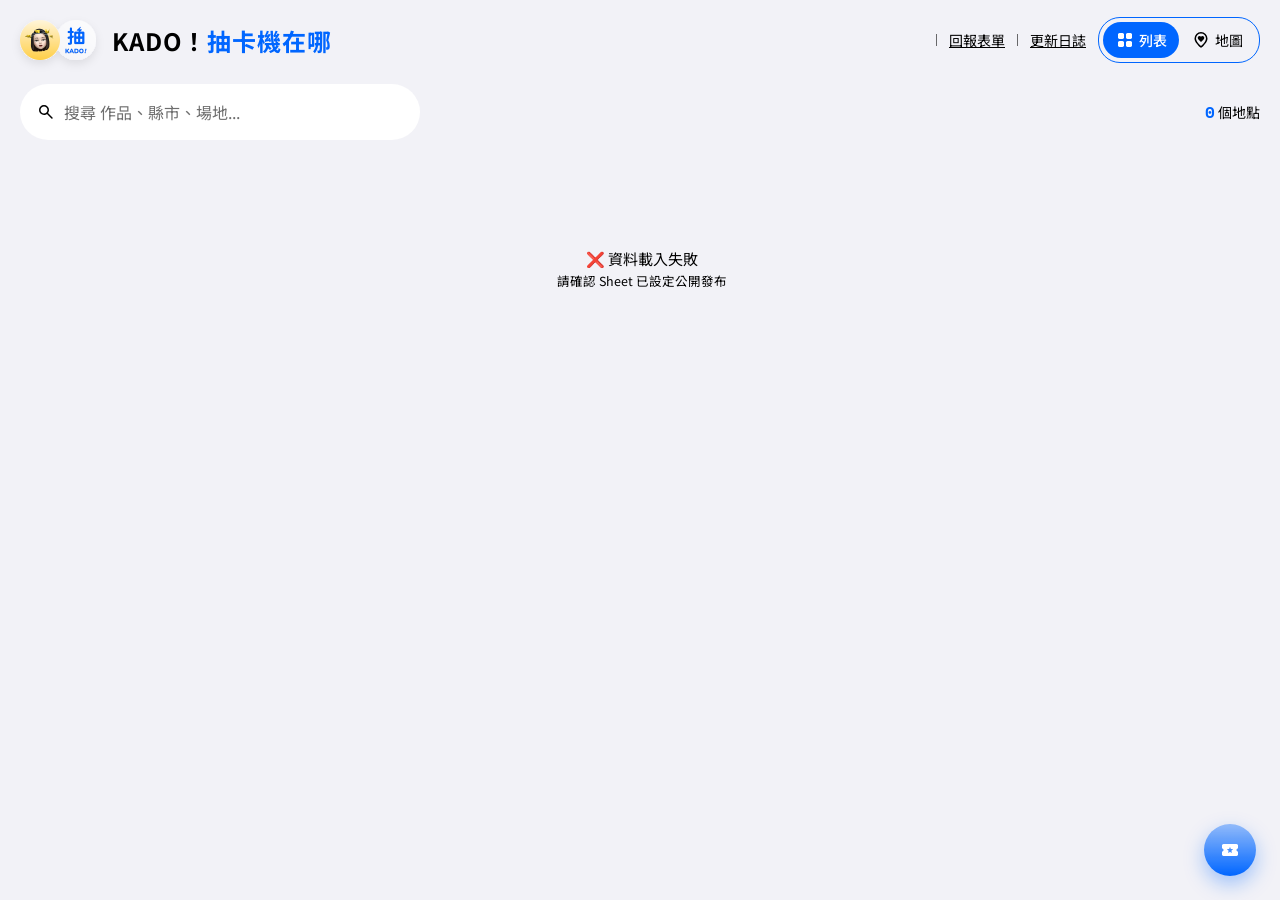
==== app.html @ 0df33bda "refactor: responsive design, unify breakpoints to 991/992px, and consolidate UI components (v35.2) -" ====
<!DOCTYPE html>
<html lang="zh-TW">
<head>
  <link rel="icon" href="images/favicon.svg" type="image/svg+xml">
  <meta charset="UTF-8" />
  <meta name="viewport" content="width=device-width, initial-scale=1.0" />
  <title>KADO！抽卡機在哪</title>
  <meta name="description" content="抽卡機、相卡機、快閃店、展覽、聯名餐廳 / CAFÉ 、特典活動，持續更新中！">

  <!-- Google tag (gtag.js) -->
  <script async src="https://www.googletagmanager.com/gtag/js?id=G-NGGBNKBJB9"></script>
  <script>
   window.dataLayer = window.dataLayer || [];
   function gtag(){dataLayer.push(arguments);}
   gtag('js', new Date());

   gtag('config', 'G-NGGBNKBJB9');
  </script>

  <script type="application/ld+json">
  {
    "@context": "https://schema.org",
    "@type": "WebApplication",
    "name": "KADO！抽卡機在哪",
    "alternateName": "Card Radar TW",
    "url": "https://kadotw.vercel.app",
    "description": "抽卡機、相卡機、快閃店、展覽、聯名餐廳 / CAFÉ 、特典活動，持續更新中！",
    "applicationCategory": "UtilitiesApplication",
    "operatingSystem": "All",
    "inLanguage": "zh-TW",
    "isAccessibleForFree": true,
    "offers": {
      "@type": "Offer",
      "price": "0",
      "priceCurrency": "TWD"
    },
    "areaServed": {
      "@type": "Country",
      "name": "Taiwan"
    }
  }
  </script>

  <link rel="preconnect" href="https://fonts.googleapis.com" />
  <link rel="preconnect" href="https://fonts.gstatic.com" crossorigin />
  <link rel="stylesheet" href="https://unpkg.com/leaflet@1.9.4/dist/leaflet.css" />
  <script src="https://unpkg.com/leaflet@1.9.4/dist/leaflet.js"></script>
  <link href="https://fonts.googleapis.com/css2?family=Noto+Sans+TC:wght@400;500;700&family=Space+Mono:wght@400;700&display=swap" rel="stylesheet" media="print" onload="this.media='all'" />
  <noscript><link href="https://fonts.googleapis.com/css2?family=Noto+Sans+TC:wght@400;500;700&family=Space+Mono:wght@400;700&display=swap" rel="stylesheet" /></noscript>

  <link rel="stylesheet" href="css/style.css" />
  <link rel="stylesheet" href="css/events.css" />
</head>
<body>

  <div class="top-bar" id="topBar">
  <div class="visitor-banner" id="visitorBanner" style="visibility:hidden;">
    已經有 <span id="visitorCount">⋯</span> 人來找過抽卡機
  </div>
  <header>
    <div class="logo">
      <img class="logo-icon" src="images/logo.svg" alt="logo" />
      <h1>KADO！<span>抽卡機在哪</span></h1>
    </div>
    <div class="header-right">
      <div class="header-info" id="lastUpdated"></div>
      <div class="header-divider"></div>
      <a href="https://docs.google.com/forms/d/e/1FAIpQLSefuFSIqJ3qbJ245-snAD5MR6xHYHhkzzGGtpNXBvUVyZoZWQ/viewform?usp=dialog" class="report-link" target="_blank" rel="noopener">回報表單</a>
      <div class="header-divider"></div>
      <a href="#" class="changelog-link" id="changelogLinkDesktop">更新日誌</a>
      <div class="view-toggle">
        <button class="view-btn" id="btnGrid" onclick="setView('grid'); window.syncSearchUrl && window.syncSearchUrl();" aria-label="切換到列表檢視">
        <svg class="grid-icon-outline" xmlns="http://www.w3.org/2000/svg" height="20px" viewBox="0 -960 960 960" width="20px" fill="currentColor"><path d="M215.74-528Q186-528 165-549.5 144-571 144-600v-144q0-29.7 21.18-50.85Q186.35-816 216.09-816h144.17Q390-816 411-794.85q21 21.15 21 50.85v144q0 29-21.18 50.5-21.17 21.5-50.91 21.5H215.74Zm0 384Q186-144 165-165.18q-21-21.17-21-50.91v-144.17Q144-390 165.18-411q21.17-21 50.91-21h144.17Q390-432 411-410.82q21 21.17 21 50.91v144.17Q432-186 410.82-165q-21.17 21-50.91 21H215.74ZM600-528q-29 0-50.5-21.5T528-600v-144q0-29.7 21.5-50.85Q571-816 600-816h144q29.7 0 50.85 21.15Q816-773.7 816-744v144q0 29-21.15 50.5T744-528H600Zm0 384q-29 0-50.5-21.18-21.5-21.17-21.5-50.91v-144.17Q528-390 549.5-411q21.5-21 50.5-21h144q29.7 0 50.85 21.18Q816-389.65 816-359.91v144.17Q816-186 794.85-165 773.7-144 744-144H600ZM216-600h144v-144H216v144Zm384 0h144v-144H600v144Zm0 384h144v-144H600v144Zm-384 0h144v-144H216v144Zm384-384Zm0 240Zm-240 0Zm0-240Z"/></svg>
        <svg class="grid-icon-fill" xmlns="http://www.w3.org/2000/svg" height="20px" viewBox="0 -960 960 960" width="20px" fill="currentColor"><path d="M215.74-528Q186-528 165-549.5 144-571 144-600v-144q0-29.7 21.18-50.85Q186.35-816 216.09-816h144.17Q390-816 411-794.85q21 21.15 21 50.85v144q0 29-21.18 50.5-21.17 21.5-50.91 21.5H215.74Zm0 384Q186-144 165-165.18q-21-21.17-21-50.91v-144.17Q144-390 165.18-411q21.17-21 50.91-21h144.17Q390-432 411-410.82q21 21.17 21 50.91v144.17Q432-186 410.82-165q-21.17 21-50.91 21H215.74ZM600-528q-29 0-50.5-21.5T528-600v-144q0-29.7 21.5-50.85Q571-816 600-816h144q29.7 0 50.85 21.15Q816-773.7 816-744v144q0 29-21.15 50.5T744-528H600Zm0 384q-29 0-50.5-21.18-21.5-21.17-21.5-50.91v-144.17Q528-390 549.5-411q21.5-21 50.5-21h144q29.7 0 50.85 21.18Q816-389.65 816-359.91v144.17Q816-186 794.85-165 773.7-144 744-144H600Z"/></svg>
        <span class="label">列表</span>
      </button>
        <button class="view-btn" id="btnMap" onclick="setView('map'); window.syncSearchUrl && window.syncSearchUrl();" aria-label="切換到地圖檢視">
        <svg class="map-icon-outline" xmlns="http://www.w3.org/2000/svg" height="20px" viewBox="0 -960 960 960" width="20px" fill="currentColor"><path d="M480-191q119-107 179.5-197T720-549q0-105-68.5-174T480-792q-103 0-171.5 69T240-549q0 71 60.5 161T480-191Zm-24.5 67.5Q444-128 433-137q-40-35-86.5-82T260-320q-40-54-66-112.5T168-549q0-134 89-224.5T480-864q133 0 222.5 90.5T792-549q0 58-26.5 117t-66 113q-39.5 54-86 100.5T527-137q-11 9-22.5 13.5T480-119q-13 0-24.5-4.5ZM480-552Zm0 164q62-56 88-81t41-44q14-17 20.5-35.5T636-587q0-35-25.5-60.5T550-673q-21 0-40 9t-30 23q-12-14-30.5-23t-39.5-9q-35 0-60.5 25.5T324-587q0 19 6.5 36t20.5 36q16 21 44 48.5t85 78.5Z"/></svg>
        <svg class="map-icon-fill" xmlns="http://www.w3.org/2000/svg" height="20px" viewBox="0 -960 960 960" width="20px" fill="currentColor"><path d="M455.5-123.5Q444-128 433-137q-40-35-86.5-82T260-320q-40-54-66-112.5T168-549q0-134 89-224.5T480-864q133 0 222.5 90.5T792-549q0 58-26.5 117t-66 113q-39.5 54-86 100.5T527-137q-11 9-22.5 13.5T480-119q-13 0-24.5-4.5ZM480-388q62-56 88-81t41-44q14-17 20.5-35.5T636-587q0-35-25.5-60.5T550-673q-21 0-40 9t-30 23q-12-14-30.5-23t-39.5-9q-35 0-60.5 25.5T324-587q0 19 6.5 36t20.5 36q16 21 44 48.5t85 78.5Z"/></svg>
        <span class="label">地圖</span>
      </button>
      </div>
    </div>
  </header>

  <div class="toolbar">
    <div class="search-box search-box-desktop">
      <svg xmlns="http://www.w3.org/2000/svg" height="20px" viewBox="0 -960 960 960" width="20px" fill="currentColor" style="flex-shrink:0"><path d="M384.03-336Q284-336 214-406t-70-170q0-100 70-170t170-70q100 0 170 70t70 170.03q0 40.39-12.5 76.18Q599-464 577-434l214 214q11 11 11 25t-11 25q-11 11-25.5 11T740-170L526-383q-30 22-65.79 34.5-35.79 12.5-76.18 12.5Zm-.03-72q70 0 119-49t49-119q0-70-49-119t-119-49q-70 0-119 49t-49 119q0 70 49 119t119 49Z"/></svg>
      <input type="text" id="searchInput" placeholder="搜尋 作品、縣市、場地..." />
      <button class="search-clear-btn" id="clearSearch" aria-label="清除搜尋"><svg xmlns="http://www.w3.org/2000/svg" height="20px" viewBox="0 -960 960 960" width="20px" fill="currentColor"><path d="m480-429 116 116q11 11 25.5 10.5T647-314q11-11 11-25.5T647-365L531-480l116-116q11-11 11-25.5T647-647q-11-11-25.5-11T596-647L480-531 364-647q-11-11-25-11t-25 11q-11 11-11 25.5t11 25.5l115 116-116 116q-11 11-10.5 25t11.5 25q11 11 25.5 11t25.5-11l115-115Zm0 333q-79 0-149-30t-122.5-82.5Q156-261 126-331T96-480q0-80 30-149.5t82.5-122Q261-804 331-834t149-30q80 0 149.5 30t122 82.5Q804-699 834-629.5T864-480q0 79-30 149t-82.5 122.5Q699-156 629.5-126T480-96Z"/></svg></button>
    </div>
    <div class="search-box search-box-mobile">
      <svg xmlns="http://www.w3.org/2000/svg" height="20px" viewBox="0 -960 960 960" width="20px" fill="currentColor" style="flex-shrink:0"><path d="M384.03-336Q284-336 214-406t-70-170q0-100 70-170t170-70q100 0 170 70t70 170.03q0 40.39-12.5 76.18Q599-464 577-434l214 214q11 11 11 25t-11 25q-11 11-25.5 11T740-170L526-383q-30 22-65.79 34.5-35.79 12.5-76.18 12.5Zm-.03-72q70 0 119-49t49-119q0-70-49-119t-119-49q-70 0-119 49t-49 119q0 70 49 119t119 49Z"/></svg>
      <input type="text" id="searchInputMobile" placeholder="搜尋 作品、縣市、場地..." />
      <button class="search-clear-btn" id="clearSearchMobile" aria-label="清除搜尋"><svg xmlns="http://www.w3.org/2000/svg" height="20px" viewBox="0 -960 960 960" width="20px" fill="currentColor"><path d="m480-429 116 116q11 11 25.5 10.5T647-314q11-11 11-25.5T647-365L531-480l116-116q11-11 11-25.5T647-647q-11-11-25.5-11T596-647L480-531 364-647q-11-11-25-11t-25 11q-11 11-11 25.5t11 25.5l115 116-116 116q-11 11-10.5 25t11.5 25q11 11 25.5 11t25.5-11l115-115Zm0 333q-79 0-149-30t-122.5-82.5Q156-261 126-331T96-480q0-80 30-149.5t82.5-122Q261-804 331-834t149-30q80 0 149.5 30t122 82.5Q804-699 834-629.5T864-480q0 79-30 149t-82.5 122.5Q699-156 629.5-126T480-96Z"/></svg></button>
    </div>
    <div class="count-badge"><strong id="countBadge">0</strong> 個地點</div>
  </div>

  <div class="filter-bar" id="filterBar"></div>
  </div>
  <!-- /#topBar -->

  <!-- FAB 必須是 body 直接子元素，不能放進 #topBar：will-change:transform 坑，詳見 CLAUDE.md「FAB：首頁 ⇄ 行事曆頁互通」 -->
  <a href="events.html" class="events-link" id="eventsLink" aria-label="活動情報">
    <svg xmlns="http://www.w3.org/2000/svg" height="20px" viewBox="0 -960 960 960" width="20px" fill="currentColor"><path d="m480-397 59 45q11 8 21.5.5T567-372l-23-73 64-51q10-8 6-20t-17-12h-75.73L497-601q-4-13-17-13t-17 13l-23.94 73h-75.65Q350-528 346-516t6 20l64 51-23 73q-4 13 6.5 20.5t21.5-.5l59-45ZM168-192q-29.7 0-50.85-21.11Q96-234.22 96-263.86v-121.26q0-9.88 6.43-17.26 6.43-7.39 16.53-9.24Q141-419 154.5-437.5T168-480q0-24-13.5-42.5t-35.54-25.85q-10.1-1.84-16.53-9.19Q96-564.89 96-575v-121.19q0-29.62 21.15-50.71Q138.3-768 168-768h624q29.7 0 50.85 21.11Q864-725.78 864-696.14v121.26q0 9.88-6.43 17.26-6.43 7.39-16.53 9.24Q819-541 805.5-522.5T792-480q0 24 13.5 42.5t35.54 25.85q10.1 1.84 16.53 9.19Q864-395.11 864-385v121.19q0 29.62-21.15 50.71Q821.7-192 792-192H168Z"/></svg>
    <span class="events-label">活動情報</span>
  </a>


  <div class="filter-sheet-overlay" id="filterSheetOverlay">
    <div class="filter-sheet" id="filterSheet" onclick="event.stopPropagation()">
      <div class="filter-sheet-header">
        <span class="filter-sheet-title" id="filterSheetTitle"></span>
        <button class="filter-sheet-close" id="filterSheetClose" aria-label="關閉"><svg xmlns="http://www.w3.org/2000/svg" height="20px" viewBox="0 -960 960 960" width="20px" fill="currentColor"><path d="M480-429 316-265q-11 11-25 10.5T266-266q-11-11-11-25.5t11-25.5l163-163-164-164q-11-11-10.5-25.5T266-695q11-11 25.5-11t25.5 11l163 164 164-164q11-11 25.5-11t25.5 11q11 11 11 25.5T695-644L531-480l164 164q11 11 11 25t-11 25q-11 11-25.5 11T644-266L480-429Z"/></svg></button>
      </div>
      <div class="filter-sheet-body">
        <div class="filter-panel-hint" id="filterSheetHint" style="display:none;"></div>
        <div class="filter-sheet-options" id="filterSheetOptions"></div>
      </div>
    </div>
  </div>
  <div class="filter-sheet-overlay" id="sortSheetOverlay">
    <div class="filter-sheet" id="sortSheet" onclick="event.stopPropagation()">
      <div class="filter-sheet-header">
        <span class="filter-sheet-title">排序方式</span>
        <button class="filter-sheet-close" id="sortSheetClose" aria-label="關閉"><svg xmlns="http://www.w3.org/2000/svg" height="20px" viewBox="0 -960 960 960" width="20px" fill="currentColor"><path d="M480-429 316-265q-11 11-25 10.5T266-266q-11-11-11-25.5t11-25.5l163-163-164-164q-11-11-10.5-25.5T266-695q11-11 25.5-11t25.5 11l163 164 164-164q11-11 25.5-11t25.5 11q11 11 11 25.5T695-644L531-480l164 164q11 11 11 25t-11 25q-11 11-25.5 11T644-266L480-429Z"/></svg></button>
      </div>
      <div class="filter-sheet-body">
        <div class="sort-hint" id="sortSheetHint"></div>
        <div id="sortSheetOptions"></div>
      </div>
    </div>
  </div>
  <div class="content">
    <!-- Grid View -->
    <div id="gridView">
      <div class="ptr-indicator" id="ptrIndicator"><div class="ptr-spinner"></div></div>
      <div class="last-updated-list-row">
        <div class="last-updated-list" id="listLastUpdated"></div>
        <div class="header-divider"></div>
        <a href="https://docs.google.com/forms/d/e/1FAIpQLSefuFSIqJ3qbJ245-snAD5MR6xHYHhkzzGGtpNXBvUVyZoZWQ/viewform?usp=dialog" class="report-link" target="_blank" rel="noopener">回報表單</a>
        <div class="header-divider"></div>
        <a href="#" class="changelog-link" id="changelogLinkMobile">更新日誌</a>
      </div>
      <div class="grid" id="grid">
        <div class="empty-state">⏳ 載入資料中...</div>
      </div>
    </div>

    <!-- Map View -->
    <div id="mapView">
      <aside class="sidebar">
        <div class="sheet-handle">
          <div class="sheet-handle-bar"></div>
        </div>
        <div class="map-scroll-wrapper">
          <div class="location-list" id="locationList"></div>
        </div>
      </aside>
      <div id="map"></div>
    </div>
  </div>

  <div class="lightbox" id="lightbox" onclick="closeLightbox()">
    <img id="lightboxImg" src="" alt="" />
  </div>

  <!-- Grid Detail Modal -->
  <div class="grid-modal-overlay" id="gridModal" onclick="closeGridModal(event)">
    <div class="grid-modal-box">
      <button class="grid-modal-close" onclick="closeGridModal()" aria-label="關閉"><svg xmlns="http://www.w3.org/2000/svg" height="20px" viewBox="0 -960 960 960" width="20px" fill="currentColor"><path d="M480-429 316-265q-11 11-25 10.5T266-266q-11-11-11-25.5t11-25.5l163-163-164-164q-11-11-10.5-25.5T266-695q11-11 25.5-11t25.5 11l163 164 164-164q11-11 25.5-11t25.5 11q11 11 11 25.5T695-644L531-480l164 164q11 11 11 25t-11 25q-11 11-25.5 11T644-266L480-429Z"/></svg></button>
      <div class="grid-modal-content" id="gridModalContent"></div>
    </div>
  </div>

  <!-- Changelog Modal（桌機）／Bottom Sheet（手機）-->
  <div class="changelog-overlay" id="changelogOverlay" onclick="closeChangelog(event)">
    <div class="changelog-panel" onclick="event.stopPropagation()">
      <div class="changelog-header">
        <div class="changelog-header-text">
          <span class="changelog-title">更新日誌</span>
          <span class="changelog-author">made with ♥ by @kadonogill</span>
        </div>
        <button class="changelog-close" id="changelogClose" aria-label="關閉"><svg xmlns="http://www.w3.org/2000/svg" height="20px" viewBox="0 -960 960 960" width="20px" fill="currentColor"><path d="M480-429 316-265q-11 11-25 10.5T266-266q-11-11-11-25.5t11-25.5l163-163-164-164q-11-11-10.5-25.5T266-695q11-11 25.5-11t25.5 11l163 164 164-164q11-11 25.5-11t25.5 11q11 11 11 25.5T695-644L531-480l164 164q11 11 11 25t-11 25q-11 11-25.5 11T644-266L480-429Z"/></svg></button>
      </div>
      <div class="changelog-body" id="changelogBody">
        <div class="empty-state">⏳ 載入中...</div>
      </div>
    </div>
  </div>


  <div id="share-toast"></div>


  <script type="module" src="js/core/main.js"></script>
  <script type="module" src="js/shared/changelog.js"></script>
  <script type="module" src="js/ui/grid.js"></script>
  <script type="module" src="js/pages/machines/sort.js"></script>
  <script type="module" src="js/ui/map.js"></script>
  <script type="module" src="js/pages/machines/filters.js"></script>
  <script type="module" src="js/shared/visitor.js"></script>
  <script type="module" src="js/pages/machines/scroll.js"></script>
</body>
</html>
---- css/style.css ----
:root {
      --fill-blue:     #0066FF;
      --fill-orange:   #EA580C; 
      --fill-green:    #16A34A;
      --fill-red:      #DC2626;
      --fill-black:    #000000;
      --fill-white:    #FFFFFF;
      --fill-gray:     #3C3C43;
      --fill-gray5:    #E5E5EA;
      --fill-gray6:    #F2F2F7;
      --fill-gray-8:   rgba(28,28,28,0.08);
      --fill-gray-16:  rgba(28,28,28,0.16);
      --fill-gray-64:  rgba(28,28,28,0.64);
      --fill-blue-8: rgba(0,102,255,0.08);
      --fill-blue-16: rgba(0,102,255,0.16);
    }

    * { margin: 0; padding: 0; box-sizing: border-box; -webkit-tap-highlight-color: transparent; }

    body {
      font-family: 'Noto Sans TC', sans-serif;
      background: var(--fill-gray6);
      color: var(--fill-black);
      height: 100dvh;
      display: flex;
      flex-direction: column;
      overflow: hidden;
    }

    /* ===== Header ===== */
    .top-bar {
      flex-shrink: 0;
      background: var(--fill-gray6);
    }
    header {
      background: var(--fill-gray-6);
      padding: 8px 20px 0px 12px;
      display: flex;
      align-items: center;
      justify-content: space-between;
      flex-shrink: 0;
      z-index: 200;
    }
    .logo { display: flex; align-items: center; gap: 8px; }
    .logo-icon {
      width: 92px; height: 64px; overflow: hidden;
      flex-shrink: 0; object-fit: cover;
    }
    .logo h1 { font-size: 24px; font-weight: 700; letter-spacing: 1px; color: var(--fill-black); }
    .logo h1 span { color: var(--fill-blue); }
    .header-right { display: flex; align-items: center; gap: 12px; }
    .header-info { font-family: 'Space Mono', monospace; font-size: 14px; color: var(--fill-black); }
    /* 桌面版：回報表單跟檢視切換之間的間距要是 16px，其餘子元素維持 header-right 既有的 12px gap，故補 4px margin 湊成 16px */
    @media (min-width: 992px) {
      .header-right .view-toggle { margin-left: 0px; }
    }

    /* View Toggle */
    .view-toggle {
      display: flex;
      box-sizing: border-box;
      padding: 4px;
      background: none; border: 1px solid var(--fill-blue);
      border-radius: 22px;
      overflow: hidden;
    }
    .view-btn {
      box-sizing: border-box;
      padding: 8px 12px;
      border-radius: 18px;
      font-size: 14px;
      line-height: 17px;
      font-family: 'Noto Sans TC', sans-serif;
      font-weight: 400;
      background: none; border: none;
      color: var(--fill-black); cursor: pointer;
      white-space: nowrap;
      transition: background 0.18s, color 0.18s, font-weight 0.18s;
      display: flex; align-items: center; justify-content: center; gap: 4px;
    }
    .map-icon-fill { display: none; }
    .view-btn.active .map-icon-outline { display: none; }
    .view-btn.active .map-icon-fill { display: block; }
    .grid-icon-fill { display: none; }
    .view-btn.active .grid-icon-outline { display: none; }
    .view-btn.active .grid-icon-fill { display: block; }
    .calendar-icon-fill { display: none; }
    .view-btn.active .calendar-icon-outline { display: none; }
    .view-btn.active .calendar-icon-fill { display: block; }
    .view-btn:hover { color: var(--fill-blue); }
    .view-btn.active { background: var(--fill-blue); color: var(--fill-white); font-weight: 500; }
    .header-divider { width: 1px; height: 12px; background: var(--fill-gray-64); }
    .report-link { font-size: 14px; color: var(--fill-black); text-decoration: underline; white-space: nowrap; transition: color 0.15s; }
    .report-link:hover { color: var(--fill-blue); }

    /* ===== Toolbar ===== */
    .toolbar {
      padding: 12px 20px 20px 20px;
      display: flex; align-items: center; gap: 16px;
      flex-shrink: 0;
      background: var(--fill-gray6);
    }
    .search-box {
      display: flex; align-items: center;
      background: var(--fill-white);
      border-radius: 9999px; gap: 8px;
      padding: 16px 16px;
      width: 400px;
      flex-shrink: 0;
    }
    .search-box-mobile { display: none; }
    .search-box input {
      background: none; border: none; outline: none;
      color: var(--fill-black); font-family: 'Noto Sans TC', sans-serif;
      font-size: 16px; width: 100%;
    }
    .search-box input::placeholder { color: var(--fill-gray-64); }
    .search-box input:-webkit-autofill,
    .search-box input:-webkit-autofill:focus {
     -webkit-box-shadow: 0 0 0 1000px var(--fill-gray6) inset;
     box-shadow: 0 0 0 1000px var(--fill-gray6) inset;
    }
    .search-clear-btn { display: none; background: none; border: none; padding: 0; cursor: pointer; color: var(--fill-gray-64); flex-shrink: 0; line-height: 0; }
    .search-clear-btn:hover { color: var(--fill-blue); }
    .count-badge { font-family: 'Noto Sans TC', sans-serif; font-size: 14px; color: var(--fill-black); white-space: nowrap; margin-left: auto; }
    .count-badge strong { color: var(--fill-blue); font-size: 16px; font-weight: 700; font-family: 'Space Mono', monospace; }

    /* ===== Visitor Banner ===== */
    .visitor-banner {
      background: var(--fill-blue-8);
      padding: 8px 20px;
      display: flex;
      align-items: center;
      justify-content: center;
      font-size: 12px;
      font-weight: 500;
      color: var(--fill-blue);
      flex-shrink: 0;
    }
    #visitorCount {
      font-family: 'Space Mono', monospace;
      font-weight: 700;
      margin: 0 3px;
    }

    /* ===== Filter Pills (dropdown) ===== */
    .filter-bar {
      background: var(--fill-gray6);
      padding: 0px 20px 20px;
      display: flex; align-items: center; gap: 12px;
      flex-shrink: 0;
    }
    .filter-scroll {
      display: flex; align-items: center; gap: 12px;
      min-width: 0;
    }
    .filter-pill-group { position: relative; flex-shrink: 0; }
    .filter-pill {
      display: inline-flex; align-items: center; gap: 2px;
      padding: 8px 12px 8px 16px;
      font-size: 14px;
      line-height: 1.2;
      font-family: 'Noto Sans TC', sans-serif;
      font-weight: 400;
      background: var(--fill-white);
      border: none;
      border-radius: 9999px;
      color: var(--fill-black);
      cursor: pointer;
      transition: background 0.18s, color 0.18s;
      white-space: nowrap;
    }
    @media (hover: hover) {
      .filter-pill:hover { color: var(--fill-blue); }
    }
    .filter-pill.active { background: var(--fill-blue); color: var(--fill-white); font-weight: 500; }
    .filter-pill .pill-icon { flex-shrink: 0; display: inline-flex; }
    .filter-pill .pill-clear { display: none; }
    .filter-pill.active .pill-chevron { display: none; }
    .filter-pill.active .pill-clear { display: inline-flex; }
    .filter-pill .pill-chevron { transition: transform 0.18s; }
    .filter-pill.open .pill-chevron { transform: rotate(180deg); }

    /* 排序按鈕（樣式同 filter-pill） */
    .sort-group { position: relative; flex-shrink: 0; }
    .sort-btn {
      display: inline-flex; align-items: center; gap: 2px;
      padding: 8px 12px 8px 16px;
      font-size: 14px;
      line-height: 1.2;
      font-family: 'Noto Sans TC', sans-serif;
      font-weight: 400;
      background: var(--fill-white);
      border: none;
      border-radius: 9999px;
      color: var(--fill-black);
      cursor: pointer;
      transition: background 0.18s, color 0.18s;
      white-space: nowrap;
    }
    .sort-btn .sort-label { display: flex; align-items: center; gap: 0px; }
    @media (hover: hover) {
      .sort-btn:hover { color: var(--fill-blue); }
    }
    .sort-btn .pill-chevron { flex-shrink: 0; transition: transform 0.18s; }
    .sort-btn.open .pill-chevron { transform: rotate(180deg); }
    .sort-btn .sort-icon-mobile { display: none; flex-shrink: 0; }
    /* 991px 以下 .sort-label 直接隱藏（見手機版 .sort-btn 規則），故不再需要欄狀排列 */

    /* Desktop dropdown panel */
    .filter-panel {
      display: none;
      position: absolute;
      top: calc(100% + 8px);
      left: 0;
      background: var(--fill-white);
      border-radius: 16px;
      box-shadow: 0 8px 24px rgba(0,0,0,0.12);
      padding: 20px;
      width: max-content;
      max-width: 320px;
      max-height: 320px;
      overflow-y: auto;
      overflow-x: hidden;
      z-index: 1200;
    }
    .filter-panel.open { display: block; }
    .filter-panel-options { display: flex; flex-wrap: wrap; gap: 12px; }
    .filter-panel-hint {
      font-size: 12px;
      color: var(--fill-gray-64);
      margin-bottom: 16px;
      font-family: 'Noto Sans TC', sans-serif;
    }
    .filter-option {
      padding: 8px 16px;
      border-radius: 9999px;
      border: none;
      background: var(--fill-blue-8);
      color: var(--fill-blue);
      font-size: 14px;
      font-family: 'Noto Sans TC', sans-serif;
      cursor: pointer;
      white-space: nowrap;
      transition: background 0.15s, color 0.15s;
    }
    .filter-option:hover { background: var(--fill-blue-16); }
    .filter-option.selected { background: var(--fill-blue); color: var(--fill-white); font-weight: 500; }

    /* Desktop sort dropdown（單選，樣式沿用 filter-panel，但選項為直式列表） */
    .sort-panel {
      display: none;
      position: absolute;
      top: calc(100% + 8px);
      right: 0;
      background: var(--fill-white);
      border-radius: 16px;
      box-shadow: 0 8px 24px rgba(0,0,0,0.12);
      padding: 20px;
      width: max-content;
      min-width: 160px;
      z-index: 1200;
    }
    .sort-panel.open { display: flex; flex-direction: column; }
    .sort-panel .sort-option + .sort-option { margin-top: 8px; }
    .sort-option {
      display: block;
      width: 100%;
      text-align: left;
      padding: 8px 16px;
      border-radius: 9999px;
      border: none;
      background: none;
      color: var(--fill-black);
      font-size: 14px;
      font-family: 'Noto Sans TC', sans-serif;
      cursor: pointer;
      white-space: nowrap;
      transition: background 0.15s, color 0.15s;
    }
    .sort-option:hover { background: var(--fill-blue-8); color: var(--fill-blue); }
    .sort-option.selected { background: var(--fill-blue); color: var(--fill-white); font-weight: 500; }
    .sort-hint {
      font-size: 12px; color: var(--fill-gray-64);
      padding: 0px 0px 16px; font-family: 'Noto Sans TC', sans-serif;
      display: none;
    }
    .sort-hint.show { display: block; }

    /* Mobile filter sheet */
    .filter-sheet-overlay {
      display: none;
      position: fixed; inset: 0;
      background: rgba(0,0,0,0.32);
      z-index: 2200; /* 蓋過手機地圖模式的 pin 列表 sidebar（z-index: 2000），避免篩選/排序 sheet 被遮擋 */
    }
    .filter-sheet-overlay.show { display: block; }
    .filter-sheet {
      position: fixed;
      left: 0; right: 0; bottom: 0;
      max-height: 40vh;
      background: var(--fill-gray6);
      border-radius: 16px 16px 0 0;
      z-index: 2201;
      display: flex;
      flex-direction: column;
      overflow: hidden;
    }
    .filter-sheet-header {
      display: flex; align-items: center; justify-content: center;
      position: relative;
      flex-shrink: 0;
      padding: 20px 20px 16px;
    }
    .filter-sheet-title { font-size: 16px; font-weight: 500; color: var(--fill-black); }
    .filter-sheet-close {
      position: absolute; right: 20px; top: 50%; transform: translateY(-50%);
      background: none; border: none; cursor: pointer; color: var(--fill-black);
      line-height: 0; padding: 0;
    }
    .filter-sheet-body {
      overflow-y: auto;
      padding: 8px 20px 24px;
    }
    .filter-sheet-options {
      display: flex; flex-wrap: wrap; gap: 12px;
      justify-content: flex-start;
      max-width: 100%;
      margin: 0 auto;
    }
    #sortSheetOptions { display: flex; flex-direction: column; gap: 8px; }

    /* Badge */
    .type-badge {
      display: inline-flex;
      align-items: center;
      justify-content: center;
      gap: 4px;
      align-self: flex-start;
      font-size: 12px; font-weight: 500;
      padding: 4px 8px; border-radius: 8px;
      color: var(--fill-black);
    }
    .type-badge.gacha { background: var(--fill-white); border: 1px solid var(--fill-orange); color: var(--fill-orange); }
    .type-badge.photocard { background: var(--fill-white); border: 1px solid var(--fill-green); color: var(--fill-green); }

    /* 卡片頂部：type-badge 靠左、倒數 badge 靠右同一列 */
    .card-badge-row { display: flex; align-items: center; justify-content: space-between; gap: 8px; }
    /* 倒數 badge（即將結束，3 天內）— 樣式待與 Figma 對齊 */
    .ending-badge {
      display: inline-flex; align-items: center; gap: 4px;
      flex-shrink: 0;
      font-size: 12px; font-weight: 500;
      padding: 4px 8px; border-radius: 8px;
      background: #FFCF48; color: var(--fill-black);
      white-space: nowrap;
    }
    /* modal/detail 頭部：type-badge 跟倒數 badge 緊鄰同一列，不做 space-between
       （跟 .card-badge-row 不同用途：那個是整張卡片寬度兩端對齊，這個只是兩顆 badge 併排） */
    .modal-badge-row { display: flex; align-items: center; gap: 4px; }
    /* 機台詳情面板：badge 列（作品/倒數）留在原本位置，跟著內容一起捲動，不 sticky
       ——只有下面 .detail-close-btn-wrap 的關閉鈕要固定，兩者不再包在同一個 flex row 裡 */
    .detail-badge-row { margin-bottom: 12px; }
    /* 關閉鈕：wrapper 用 sticky + height:0 固定貼在可捲動區塊右上角、不佔版面高度，
       捲動詳情內文（badge、圖片、地址...）時鈕本身不會被捲走；按鈕再用 absolute 相對
       這個 wrapper 定位到右上角。外觀跟 .grid-modal-close 一樣，純圖示、無底色無陰影。 */
    .detail-close-btn-wrap {
      position: sticky; top: 0; height: 0; z-index: 6;
    }
    .popup-close-btn.detail-close-btn {
      position: absolute; top: 0; right: 0;
    }

    /* 機台詳情標題：機台屬於某檔 events.html 活動時，標題本身變成連去活動詳情的連結
       （見 js/event-match.js 的 machineTitleHtml()）。列表卡片刻意不重複顯示這個連結，見該檔案註解。 */
    .popup-title.event-title-link {
      text-decoration: underline; text-decoration-style: dotted; text-underline-offset: 3px;
      cursor: pointer;
    }
    .popup-title.event-title-link:hover { color: var(--fill-blue); }

    .popup-character-link {
      background: none; border: none; padding: 0; margin: 0; font: inherit; color: inherit;
      text-decoration: underline; text-decoration-style: dotted; text-underline-offset: 3px;
      cursor: pointer;
    }
    .popup-character-link:hover { color: var(--fill-blue); }


    .content { flex: 1; overflow: hidden; display: flex; }

    /* ===== Grid View ===== */
    #gridView {
      width: 100%; height: 100%; overflow-y: auto; padding: 8px 20px 20px 24px;
      display: none;
      overscroll-behavior-y: contain; /* 避免跟手機瀏覽器原生下拉手勢打架 */
    }
    #gridView.active { display: block; }
    #gridView::-webkit-scrollbar { width: 4px; }
    #gridView::-webkit-scrollbar-thumb { background: var(--blue); border-radius: 4px; }

    /* ===== Pull to refresh（列表模式） ===== */
    .ptr-indicator {
      display: flex; align-items: center; justify-content: center;
      height: 0; overflow: hidden;
      color: var(--fill-blue);
    }
    .ptr-spinner {
      width: 20px; height: 20px; margin: 10px 0;
      border: 2px solid var(--fill-blue-16);
      border-top-color: var(--fill-blue);
      border-radius: 50%;
      transition: transform 0.15s linear;
    }
    .ptr-indicator.loading .ptr-spinner {
      animation: ptr-spin 0.7s linear infinite;
    }
    @keyframes ptr-spin { to { transform: rotate(360deg); } }

    .grid {
      display: grid;
      grid-template-columns: repeat(auto-fill, minmax(330px, 1fr));
      gap: 20px;
    }

    /* ===== Grid cards ===== */
    .loc-card-grid {
      background: var(--fill-blue-8);
      border-radius: 16px;
      border: 1px solid transparent;
      overflow: hidden;
      transition: border-color 0.2s, transform 0.2s, box-shadow 0.2s;
      display: flex; flex-direction: column;
    }
    .loc-card-grid:hover {
      border-color: var(--fill-blue);
      transform: translateY(-2px);
      box-shadow: inset 0 0 0 0.5px var(--fill-blue), 0 8px 24px rgba(0, 102, 255, 0.16);
    }
    .loc-card-grid.is-clickable { cursor: pointer; }
    
    .card-top { padding: 16px; display: flex; flex-direction: column; gap: 12px; }
    .card-name { font-weight: 700; font-size: 16px; line-height: 1.35; color: var(--fill-black); }
    .card-limited { font-size: 14px; color: var(--fill-black); font-weight: 500; }
    .card-tags { display: flex; flex-wrap: wrap; gap: 8px; }
    .tag {
      font-size: 14px; padding: 4px 8px; border-radius: 8px;
      background: var(--fill-gray-8); color: var(--fill-black);
      border: 1px solid var(--fill-gray-64);
    }
    .card-actions { padding: 0px 16px 16px; display: flex; align-items: center; gap: 8px; margin-top: auto; }
    .btn-gmaps {
      display: inline-flex; align-items: center; gap: 2px;
      color: var(--fill-blue); font-size: 14px; font-weight: 400;
      font-family: 'Noto Sans TC', sans-serif;
      text-decoration: underline; text-underline-offset: 3px;
      background: none; border: none; padding: 0;
      transition: opacity 0.2s; white-space: nowrap;
    }
    .btn-gmaps:hover { opacity: 0.75; }
    .btn-expand {
      display: inline-flex; align-items: center; gap: 2px;
      padding: 8px 12px;
      background: var(--fill-blue-8); border: var(--fill-blue) 1px solid;
      border-radius: 999px; color: var(--fill-blue); font-size: 12px;
      font-family: 'Noto Sans TC', sans-serif; cursor: pointer;
      transition: opacity 0.2s;
      margin-left: auto;
    }
    .btn-expand:hover { opacity: 0.85; }
    .btn-expand.open { opacity: 0.85; }
    .chevron { display: inline-block; font-style: normal; }

    .card-detail { overflow: hidden; transition: max-height 0.35s ease; border-top: 1px solid transparent; }
    .card-detail.open { border-top-color: var(--gray-16); }
    .card-detail-inner { padding: 14px 16px 16px; display: flex; flex-direction: column; gap: 8px; }
    .detail-row { display: flex; gap: 8px; font-size: 13px; align-items: flex-start; }
    .detail-icon { flex-shrink: 0; font-size: 14px; margin-top: 1px; }
    .detail-text { color: var(--gray-64); line-height: 1.5; }

    /* Grid carousel */
    .carousel-grid { margin-top: 4px; background: var(--gray-8); border-radius: 10px; overflow: hidden; }
    .carousel-grid-img-wrap { width: 100%; background: var(--gray-16); display: flex; align-items: center; justify-content: center; }
    .carousel-grid-img { width: 100%; height: auto; cursor: zoom-in; display: block; }
    .carousel-controls-grid { display: flex; align-items: center; justify-content: center; gap: 10px; padding: 8px; }
    .single-img-wrap { margin-top: 4px; border-radius: 8px; overflow: hidden; }
    .single-img-wrap img { width: 100%; height: auto; object-fit: unset; cursor: zoom-in; display: block; }

    /* ===== Last Updated ===== */
    .last-updated-list-row { display: none; }

    /* ===== Map View ===== */
    #mapView { width: 100%; height: 100%; display: none; }
    #mapView.active { display: flex; }

    /* ===== Sidebar ===== */
    .sidebar {
      width: 400px;
      background: var(--off-white);
      border-right: 1px solid var(--gray-16);
      display: flex; flex-direction: column; overflow: hidden; flex-shrink: 0;
    }
    .sidebar-placeholder {
      color: var(--fill-black);
      font-size: 14px;
      line-height: 1.6;
      padding-top: 4px;
      text-align: center;
    }
    .sidebar-header {
      padding: 20px;
      border-bottom: 1px solid var(--gray-16);
    }
    .sidebar-header h2 {
      font-size: 13px; color: var(--gray-64);
      text-transform: uppercase; letter-spacing: 2px; margin-bottom: 10px;
    }
    .map-scroll-wrapper { flex: 1; overflow-y: auto; display: flex; flex-direction: column; }
    .location-list { padding: 8px 20px 20px 24px; position: relative; }
    /* 只有顯示「卡片清單」時才套用 grid 依寬度自動算欄數；顯示單一機台詳情內容時
       (buildDetailContentHtml 產生的多個 top-level 區塊) 不能套用，不然那些區塊會被
       grid 拆成好幾欄，見 js/map.js 對 .card-grid class 的加/移除 */
    .location-list.card-grid {
      display: grid;
      grid-template-columns: repeat(auto-fill, minmax(330px, 1fr));
      gap: 20px;
    }
    .map-scroll-wrapper::-webkit-scrollbar { width: 0px; }
    .map-scroll-wrapper::-webkit-scrollbar-track { background: transparent; }
    .map-scroll-wrapper::-webkit-scrollbar-thumb { background: var(--blue); border-radius: 4px; }

    /* Sidebar card */
    .loc-card {
      background: var(--fill-blue-8);
      border-radius: 16px; padding: 16px;
      cursor: pointer; border: 1px solid transparent;
      transition: border-color 0.2s, transform 0.15s, box-shadow 0.2s;
    }
    .loc-card:hover { border-color: var(--fill-blue); transform: translateY(-2px); box-shadow: inset 0 0 0 0.5px var(--fill-blue), 0 8px 24px rgba(0, 102, 255, 0.16); }
    .loc-card.active { border-color: var(--fill-blue); }
    .loc-name { font-weight: 700; font-size: 16px; color: var(--fill-black); margin-top: 12px; margin-bottom: 14px; }
    .loc-limited { font-size: 14px; color: var(--fill-black); font-weight: 500; margin-bottom: 12px; }
    .loc-tags { display: flex; flex-wrap: wrap; gap: 8px; }
    .loc-tags .tag { font-size: 14px; padding: 4px 8px; }

    /* Map */
    #map { flex: 1; }

    /* ===== 自訂地圖 Marker（取代原本的 🎰 emoji icon）===== */
    .card-marker { background: none; border: none; }
    .marker-pin {
      position: relative;
      width: 32px; height: 32px;
      border-radius: 50%;
      background: var(--marker-color, var(--fill-orange));
      border: 2.5px solid var(--fill-white);
      box-shadow: 0 2px 8px rgba(0,0,0,0.35);
      display: flex; align-items: center; justify-content: center;
      transition: width 0.15s, height 0.15s, box-shadow 0.15s;
    }
    .marker-pin svg { width: 16px; height: 16px; fill: var(--fill-white); flex-shrink: 0; }
    .marker-pin .marker-num {
      color: var(--fill-white); font-family: 'Space Mono', monospace;
      font-weight: 700; font-size: 13px; line-height: 1;
    }
    .marker-count {
      position: absolute; top: -4px; right: -4px;
      min-width: 18px; height: 18px; padding: 0 4px;
      border-radius: 999px;
      background: var(--fill-white); color: var(--marker-color, var(--fill-orange));
      border: 1.5px solid var(--marker-color, var(--fill-orange));
      font-family: 'Space Mono', monospace; font-size: 11px; font-weight: 700;
      display: flex; align-items: center; justify-content: center; line-height: 1;
    }
    .card-marker.selected .marker-pin { width: 40px; height: 40px; box-shadow: 0 4px 14px rgba(0,0,0,0.45); }
    .card-marker.selected .marker-pin svg { width: 20px; height: 20px; }

    /* 同座標多機的 cluster popup 清單 */
    .cluster-popup-list { display: flex; flex-direction: column; gap: 8px; max-height: 280px; overflow-y: auto; }
    .cluster-popup-item {
      display: flex; align-items: center; gap: 12px;
      width: 100%;
      padding: 12px 12px;
      background: var(--fill-white);
      border: 1px solid transparent;
      border-radius: 8px;
      cursor: pointer; text-align: left;
      font-family: 'Noto Sans TC', sans-serif;
      transition: border-color 0.15s, background 0.15s;
    }
    .cluster-popup-item:hover { border-color: var(--fill-blue); background: var(--fill-blue-8); }
    .cluster-popup-item.selected { border-color: var(--fill-blue); background: var(--fill-blue-8); }
    .cluster-popup-item.selected .cluster-popup-item-name { font-weight: 700; }
    .cluster-popup-item .type-badge { flex-shrink: 0; padding: 4px; align-self: center; border-radius: 4px; }
    .cluster-popup-item .type-badge svg { width: 16px; height: 16px; fill: currentColor; flex-shrink: 0; }
    .cluster-popup-item-text {
      display: flex; flex-direction: column; gap: 4px;
      flex: 1;
      min-width: 0;
    }
    .cluster-popup-item-name {
      font-size: 14px; font-weight: 500; color: var(--fill-black);
      white-space: nowrap; overflow: hidden; text-overflow: ellipsis;
    }
    .cluster-popup-item-sub {
      font-size: 14px; font-weight: 400; color: var(--fill-gray-64);
      white-space: nowrap; overflow: hidden; text-overflow: ellipsis;
    }

    /* ===== Leaflet popup ===== */
    .leaflet-popup-content-wrapper {
      background: var(--fill-gray6); color: var(--fill-black);
      border: 1px solid var(--fill-blue); border-radius: 16px;
      box-shadow: 0 8px 32px rgba(0,0,0,0.5);
      font-family: 'Noto Sans TC', sans-serif;
    }
    .leaflet-popup-content { margin: 16px !important; position: relative; max-height: 70vh; overflow-y: auto; }
    .popup-close-btn {
      position: absolute; top: 4px; right: 4px; z-index: 10;
      width: 24px; height: 24px;
      background: none; border: none; color: var(--fill-black);
      font-size: 18px; cursor: pointer; line-height: 1;
      display: flex; align-items: center; justify-content: center;
    }
    .popup-close-btn:hover { color: var(--fill-blue); }
    .leaflet-popup-tip { background: var(--fill-gray6); }
    .popup-title { font-weight: 700; font-size: 16px; margin-bottom: 0; color: var(--fill-black); flex: 1; }
    .popup-addr { font-size: 14px; color: var(--fill-black); margin-bottom: 0; }
    .popup-limited {
      display: inline-block; padding: 4px 8px;
      background: var(--fill-gray-8); border: 1px solid var(--fill-gray-64);
      border-radius: 8px; color: var(--fill-black); font-size: 14px; font-weight: 400;
      margin-top: 0px;
    }
    .popup-img-wrap {
      background: var(--fill-gray-8); border-radius: 8px;
      padding: 12px; margin-top: 12px;
      display: flex; flex-direction: column; align-items: center; justify-content: center;
    }
    .popup-img { width: 100%; height: auto; border-radius: 8px; display: block; cursor: zoom-in; }
    .popup-gmaps-link {
      display: inline-flex; align-items: center; gap: 2px;
      margin-top: 12px; color: var(--fill-blue) !important;
      font-size: 14px; font-weight: 400; text-decoration: underline; transition: opacity 0.2s;
    }
    .popup-gmaps-link:hover { opacity: 0.75; }
    .leaflet-popup-content .popup-gmaps-link { color: var(--fill-blue) !important; text-decoration: underline !important; }
    .popup-actions { display: flex; align-items: center; gap: 8px; margin-top: 12px; }
    .popup-actions .popup-gmaps-link { display: inline-flex; margin-top: 0; flex: 1; }
    .popup-share-btn {
      display: inline-flex; align-items: center; gap: 2px;
      padding: 8px 12px;
      background: var(--fill-blue-8); border: var(--fill-blue) 1px solid;
      border-radius: 999px; color: var(--fill-blue); font-size: 12px;
      font-family: 'Noto Sans TC', sans-serif; cursor: pointer;
      transition: opacity 0.2s; white-space: nowrap; flex-shrink: 0;
    }
    .popup-share-btn:hover { opacity: 0.85; }
    #share-toast {
      position: fixed; bottom: 80px; left: 50%; transform: translateX(-50%) translateY(8px);
      background: var(--fill-black); color: var(--fill-white);
      padding: 8px 18px; border-radius: 8px; font-size: 14px;
      opacity: 0; transition: opacity 0.2s, transform 0.2s;
      pointer-events: none; z-index: 9999;
    }
    #share-toast.show { opacity: 1; transform: translateX(-50%) translateY(0); }

    /* Popup carousel */
    .carousel { margin-bottom: 0px; }
    .carousel-img-wrap { display: flex; align-items: center; justify-content: center; width: 100%; }
    .carousel-controls { display: flex; align-items: center; justify-content: center; gap: 16px; margin-top: 12px; }
    .carousel-btn {
      background: var(--fill-blue); color: var(--fill-white); border: none; border-radius: 50%;
      width: 20px; height: 20px; min-width: 20px;
      line-height: 1; cursor: pointer; display: flex; align-items: center; justify-content: center;
      transition: opacity 0.2s; padding: 0;
    }
    .carousel-btn:hover { opacity: 0.8; }
    .carousel-btn .carousel-chevron { display: block; }
    .carousel-btn-next .carousel-chevron { transform: scaleX(-1); }
    .carousel-counter { font-size: 12px; color: var(--fill-black); min-width: 32px; text-align: center; }

    /* ===== Lightbox ===== */
    .lightbox {
      display: none; position: fixed; inset: 0;
      background: rgba(0,0,0,0.9); z-index: 99999;
      align-items: center; justify-content: center; cursor: zoom-out;
    }
    .lightbox.show { display: flex; }
    .lightbox img { max-width: 90vw; max-height: 90vh; object-fit: contain; border-radius: 8px; }

    /* ===== Grid Detail Modal ===== */
    .grid-modal-overlay {
      display: none; position: fixed; inset: 0;
      background: rgba(0,0,0,0.7); z-index: 9999;
      align-items: center; justify-content: center;
      padding: 20px;
    }
    .grid-modal-overlay.show { display: flex; }
    .grid-modal-box {
      background: var(--fill-gray6); border: 1px solid var(--fill-blue);
      border-radius: 16px; box-shadow: 0 8px 32px rgba(0,0,0,0.5);
      width: 100%; max-width: 400px; max-height: 90vh;
      position: relative; overflow: hidden;
      display: flex; flex-direction: column;
    }
    .grid-modal-close {
      position: absolute; top: 16px; right: 16px;
      width: 24px; height: 24px; flex-shrink: 0;
      background: none; border: none; color: var(--black);
      font-size: 18px; cursor: pointer; line-height: 1;
      display: flex; align-items: center; justify-content: center;
      z-index: 10;
    }
    .grid-modal-close:hover { color: var(--fill-blue); }
    .grid-modal-content { padding: 0 16px 16px; overflow-y: auto; flex: 1; }
    .modal-header { display: flex; align-items: center; padding-right: 4px; margin-bottom: 12px; }
    .modal-info-section { display: flex; flex-direction: column; gap: 8px; margin-top: 12px; }
    .modal-type-badge { margin: 16px 0 12px; }

    /* ===== Changelog（獨立元件，不共用 grid-modal / filter-sheet）===== */
    .changelog-link { font-size: 14px; color: var(--fill-black); text-decoration: underline; white-space: nowrap; transition: color 0.15s; cursor: pointer; }
    .changelog-link:hover { color: var(--fill-blue); }

    .changelog-overlay {
      display: none; position: fixed; inset: 0;
      background: rgba(0,0,0,0.32);
      z-index: 2300; /* 蓋過 filter/sort sheet（2200/2201） */
      align-items: center; justify-content: center;
      padding: 20px;
    }
    .changelog-overlay.show { display: flex; }
    .changelog-panel {
      background: var(--fill-gray6); border: 1px solid var(--fill-blue);
      border-radius: 16px; box-shadow: 0 8px 32px rgba(0,0,0,0.5);
      width: 100%; max-width: 520px; max-height: 90vh;
      display: flex; flex-direction: column; overflow: hidden;
    }
    .changelog-header {
      display: flex; align-items: flex-start; justify-content: space-between;
      flex-shrink: 0; padding: 20px 20px 12px;
    }
    .changelog-header-text { display: flex; flex-direction: column; gap: 2px; }
    .changelog-title { font-size: 16px; font-weight: 700; color: var(--fill-black); }
    .changelog-author { font-family: 'Space Mono', monospace; font-size: 12px; color: var(--fill-gray-64); }
    .changelog-close { background: none; border: none; cursor: pointer; color: var(--fill-black); line-height: 0; padding: 0; flex-shrink: 0; }
    .changelog-close:hover { color: var(--fill-blue); }
    .changelog-body { overflow-y: auto; padding: 0 20px 20px; flex: 1; }
    .changelog-entry { padding: 12px 0; border-bottom: 1px solid var(--fill-gray-16); }
    .changelog-entry:last-child { border-bottom: none; }
    .changelog-date { font-family: 'Space Mono', monospace; font-size: 12px; color: var(--fill-gray-64); margin-bottom: 4px; }
    .changelog-text { font-size: 14px; color: var(--fill-black); line-height: 1.5; }
    .changelog-bullets { list-style: disc; padding-left: 18px; display: flex; flex-direction: column; gap: 6px; }
    .changelog-bullets li { font-size: 14px; color: var(--fill-black); line-height: 1.5; }

    /* 手機：改為從底部滑出的單一高度 sheet，不做 peek/mid/full 多段拖曳（changelog 內容單純，不需要那麼多變化） */
    @media (max-width: 991px) {
      .changelog-overlay { align-items: flex-end; justify-content: stretch; padding: 0; }
      .changelog-panel {
        max-width: 100%; max-height: 85vh;
        border-radius: 16px 16px 0 0; border: none; border-top: 1px solid var(--fill-blue);
      }
    }

    /* ===== Empty ===== */
    .empty-state { grid-column: 1/-1; text-align: center; padding: 60px 20px; color: var(--gray-64); font-size: 15px; }

    @media (max-width: 991px) {
      /* 列表模式：#topBar 固定在頂端，往下滑隱藏、往上滑（哪怕滑一點點）立刻出現。
         地圖模式維持原本 flow 排版不受影響（bottom sheet 高度計算依賴 filter-bar 的位置）。*/
      body:not(.map-view) .top-bar {
        position: fixed;
        top: 0; left: 0; right: 0;
        z-index: 250;
        transition: transform 0.25s cubic-bezier(0.4, 0, 0.2, 1);
        will-change: transform;
      }
      body:not(.map-view) .top-bar.bar-hidden {
        transform: translateY(-100%);
      }
      body:not(.map-view) #gridView {
        padding-top: calc(8px + var(--top-bar-height, 0px));
      }
      .view-btn .label { display: none; }
      .view-btn { padding: 8px 16px; }
      header { padding: 4px 16px 0px 8px; justify-content: flex-start; gap: 16px; }
      .header-info { display: none; }
      .header-right .report-link,
      .header-right .changelog-link,
      .header-right .header-divider { display: none; }
      .logo { flex: 1; min-width: 0; }
      .logo h1 {
        display: flex;
        flex-direction: column;
        line-height: 1.3;
        font-size: 16px;
      }
      #gridView { padding: 0px 12px 20px 16px; }
      .toolbar { padding: 12px 16px 16px 16px; }
      .search-box { width: 100%; flex-shrink: 1; }
      .search-box-desktop { display: none; }
      .search-box-mobile { display: flex; width: 100%; flex-shrink: 1; padding-top: 12px; padding-bottom: 12px; }
      .search-box-mobile input { font-size: 16px; }
      .filter-bar { padding: 0px 16px 16px 16px; gap: 0; }
      .filter-scroll { overflow-x: auto; gap: 12px; flex: 1; min-width: 0; }
      .filter-scroll::-webkit-scrollbar { display: none; }
      .sort-group { flex-shrink: 0; margin-left: 16px; margin-right: 0px; }
      /* 手機版排序鈕：文字隱藏，只留 icon，變成跟其他 icon 按鈕一致的 44x36 白底圓角按鈕 */
      .sort-btn {
        width: 44px;
        height: 36px;
        padding: 8px 12px;
        gap: 0;
      }
      .sort-btn .sort-label { display: none; }
      .sort-btn .pill-chevron { display: none; }
      .sort-btn .sort-icon-mobile { display: inline-flex; }
      .last-updated-list-row {
        display: flex; align-items: center; justify-content: center;
        gap: 8px; padding-bottom: 16px;
        font-family: 'Space Mono', monospace;
        font-size: 12px; font-weight: 400; color: var(--fill-black);
      }
      body.map-view .last-updated-list-row { display: none; }
      .last-updated-list-row .report-link,
      .last-updated-list-row .changelog-link { font-size: 12px; }

      /* 地圖模式：bottom sheet（跟 isMobileMapLayout() 統一用同一條 991px 分界線） */
      #mapView {
        flex-direction: column;
        position: relative;
      }
      #map {
        flex: 1;
        min-height: 0;
        order: unset;
      }
      .sidebar {
        position: fixed;
        bottom: 0;
        left: 0;
        right: 0;
        width: 100%;
        border-right: none;
        border-top: none;
        border-radius: 16px 16px 0 0;
        box-shadow: 0 -4px 24px rgba(0, 0, 0, 0.10);
        transition: height 0.3s cubic-bezier(0.4, 0, 0.2, 1);
        z-index: 2000;
        display: flex;
        flex-direction: column;
        overflow: hidden;
        background: var(--fill-gray6);
      }
      /* Grid view 時隱藏 sidebar */
      body:not(.map-view) .sidebar {
        display: none;
      }
      /* sheet 高度改由 JS 依「篩選列下緣」動態計算並直接寫 inline style，不再用固定 vh class */
      .sheet-handle {
        display: flex;
        justify-content: center;
        align-items: center;
        padding: 12px 0px 12px 0px;
        background: var(--fill-gray-6);
        cursor: grab;
        flex-shrink: 0;
        touch-action: none;
      }
      /* 預設狀態（沒點任何 marker）的提示文字，上下留 20px，比收合摘要卡矮 */
      .sidebar-placeholder { padding: 20px 0; }
      .sheet-handle-bar {
        width: 36px;
        height: 4px;
        background: var(--fill-gray-16);
        border-radius: 2px;
      }
      .sidebar-header { padding: 10px 16px 6px; }
      .location-list { padding: 0px 16px 24px 16px; }
      .leaflet-popup-content { max-height: 40vh !important; overflow-y: auto !important; overflow-x: hidden !important; }
    }


    /* ===== Mobile ===== */
---- css/events.css ----
.events-link {
  position: fixed;
  right: 24px;
  bottom: 24px;
  z-index: 500;
  display: inline-flex;
  align-items: center;
  justify-content: center;

  gap: 0;
  width: 52px;
  height: 52px;
  padding: 0 16px;
  border: none;
  border-radius: 9999px;
  background: linear-gradient(180deg, rgba(0, 102, 255, 0.4) 0%, #0066FF 100%);
  backdrop-filter: blur(4px);
  color: var(--fill-white);
  text-decoration: none;
  white-space: nowrap;
  overflow: hidden;
  flex-shrink: 0;
  box-shadow: 0 8px 20px rgba(0, 102, 255, 0.35);
  transition: width 0.22s ease, padding 0.22s ease, background 0.15s ease, box-shadow 0.15s ease, gap 0.15s ease;
}

/* 手機／平板地圖模式：FAB 固定右下角常跟 Leaflet 內建控制項或展開的 bottom sheet
   內容卡在一起（sidebar 在這個斷點下變成貼底 fixed 全寬 bottom sheet），且地圖模式
   本身已經有明確的返回列表視圖入口（view-toggle），不缺這顆固定入口，故隱藏。
   桌機地圖模式（見下方 min-width:992px）則保留顯示——桌機側邊欄是常駐在左側的
   400px 面板，不會跟右下角的 FAB 互相遮擋。 */
@media (max-width: 991px) {
  body.map-view .events-link {
    display: none;
  }
}

/* 桌機地圖模式下 FAB 保留顯示，但 Leaflet 預設控制項（attribution 等）z-index 是 1000，
   FAB 平常（列表模式／events.html）維持 z-index:500 就好，這裡地圖模式下額外拉高，
   避免跟疊在同個右下角的 Leaflet attribution 互相蓋住。 */
@media (min-width: 992px) {
  body.map-view .events-link {
    z-index: 1100;
  }
}

.events-link svg { flex-shrink: 0; }

.events-link .events-label {
  display: inline-block;
  max-width: 0;
  font-size: 14px;
  font-weight: 500;
  opacity: 0;
  overflow: hidden;
  transition: max-width 0.22s ease, opacity 0.15s ease;
}

@media (hover: hover) and (min-width: 992px) {
  .events-link:hover {
    width: auto;
    padding: 16px;
    gap: 8px;
    background: linear-gradient(180deg, rgba(0, 102, 255, 0.4) 0%, #0066FF 100%);
    backdrop-filter: blur(4px);
    box-shadow: 0 10px 26px rgba(0, 102, 255, 0.45);
  }

  .events-link:hover .events-label {
    max-width: 156px;
    opacity: 1;
    transition: max-width 0.22s ease, opacity 0.15s ease 0.05s;
  }
}

body.events-standalone {
  background: var(--fill-gray6);
  min-height: 100vh;
}

.events-logo-link {
  text-decoration: none;
}

.events-page-body {

  transition: margin-right 0.28s ease;

  flex: 1;
  min-height: 0;
  display: flex;
  flex-direction: column;
  overflow-y: auto;

  padding: 0 20px 24px;
}

.events-layout {
  display: flex;
  flex-direction: column;
  flex: 1;
  min-height: 0;
}

.events-calendar-col {
  display: flex;
  flex-direction: column;
  flex: 1;
  min-height: 0;
}

.events-toolbar {

  display: flex;
  align-items: center;
  justify-content: space-between;
  flex-wrap: wrap;
  gap: 12px;
  flex-shrink: 0;
}

.events-filter-row .events-toolbar {
  flex-shrink: 0;
}

@media (max-width: 991px) {
  .events-filter-row {
    flex-wrap: wrap;
  }

  /* 月曆模式（.events-toolbar 顯示中）專屬：filter-scroll 上方多留 4px */
  .events-filter-row:has(> .events-toolbar:not([hidden])) .filter-scroll {
    margin-top: 0px;
  }

  /* 拼貼列表模式專屬：跟月曆模式的 padding-bottom 覆寫（見下方 991px 區塊）互不相干，
     各自獨立控制，不會互相影響。數值現在跟 base 一樣是 16px，維持這條規則只是保留
     「拼貼列表模式獨立控制」的意圖，之後 base 數值變動不會不小心波及這裡。 */
  body:has(#eventsCollageListWrap:not([hidden])) .events-filter-row {
    padding-bottom: 16px;
  }
}

@media (max-width: 991px) {
  .events-filter-row {
    flex-wrap: wrap;
  }

  .events-filter-row .events-toolbar {
    width: 100%;
  }

  .events-filter-row:has(> .events-toolbar:not([hidden])) {
    padding-bottom: 12px;
  }
}

.events-nav-group {
  display: flex;
  align-items: center;
  gap: 4px;
}

.events-nav-group button {
  background: none;
  border: none;
  border-radius: 50%;
  cursor: pointer;
  padding: 4px;
  display: flex;
  color: var(--fill-gray-64);
  transition: background 0.15s, color 0.15s;
}

.events-nav-group button:hover:not(:disabled) {
  background: var(--fill-gray6);
  color: var(--fill-blue);
}

/* chevron_backward icon 原生朝左：上個月直接用，下個月用 scaleX(-1) 鏡射成朝右
   （跟 .carousel-btn／.related-machines-nav-btn 同一套慣例，共用同一顆 CAROUSEL_CHEVRON_ICON_SVG） */
.events-nav-next .carousel-chevron { transform: scaleX(-1); }

.events-nav-group button:disabled {
  cursor: default;
  opacity: 0.32;
}

.events-month-label {
  font-size: 16px;
  font-weight: 700;
  min-width: 96px;
  text-align: center;
  color: var(--fill-black);
}

.events-filter-row .filter-bar {
  background: none;
  padding: 0;
}

.events-filter-row {
  display: flex;
  align-items: center;
  gap: 12px;
  flex-shrink: 0;
  padding: 0 16px 16px 16px;
}

.events-filter-row .filter-bar {
  flex: 1;
  min-width: 0;
}

/* 這兩顆是二元切換（點擊 toggle active／再點一次取消），不像分類/作品/縣市
   pill 有下拉面板，所以沒有 .pill-chevron／.filter-panel，但一樣有 active 時
   顯示的清除（✕）icon（.pill-clear），沿用 style.css 既有的 .filter-pill／
   .pill-icon／.pill-clear 顯示規則，不用額外補 CSS；padding 也直接吃
   .filter-pill 預設值（右側已經留給 icon 的空間），不用另外覆寫。 */

.events-weekday-row {
  display: grid;
  grid-template-columns: repeat(7, minmax(0, 1fr));
  background: var(--fill-white);
  gap: 1px;
  border: 1px solid var(--fill-white);
  border-bottom: 1px solid var(--fill-gray5);
  border-radius: 16px 16px 0 0;
  overflow: hidden;

  flex-shrink: 0;
  margin: 8px 20px 0px 20px;
}
@media (max-width: 991px) {
  .events-weekday-row { margin: 0px 16px; }
}

.events-weekday-row div {
  background: var(--fill-white);
  text-align: center;
  font-size: 16px;
  font-weight: 400;
  letter-spacing: 0.03em;
  color: var(--fill-black);
  padding: 12px 0;
}

.events-day-grid {
  display: flex;
  flex-direction: column;
  background: var(--fill-white);
  border: 0px solid var(--fill-gray5);
  border-top: none;
  border-radius: 0 0 8px 8px;

  /* v32.2 修正：原本 flex:1（等同 flex:1 1 0%）不管內容多少，一律撐滿
   * .events-calendar-col 剩下的高度——basis 是 0%，瀏覽器分配空間時完全不看
   * 內容實際高度。改成 flex:0 1 auto（grow:0／shrink:1／basis:auto）：
   * basis 改成 auto 後，這個框本身的「預設大小」就是內容（.events-weeks）
   * 的實際高度，grow:0 代表內容不夠高時不會被硬撐大，卡片自然收到跟內容一樣
   * 高，底下多出來的空間變成 .events-calendar-col 的留白（不在這個白底卡片
   * 邊框裡面），不會再看起來像最後一週延伸到底部。保留 shrink:1 + 既有的
   * min-height:0：內容真的超過可視高度時（月份週數多、展開全部橫幅…），
   * 這個框還是會被壓縮到剩餘可視空間、靠 overflow-y:auto 內部捲動，不影響
   * 原本「.events-day-grid 是唯一真正捲動來源」的設計（見 CLAUDE.md「月曆
   * 捲動重做」）。 */
  flex: 0 1 auto;
  min-height: 0;
  overflow-y: auto;
  overflow-x: hidden;
}

/* 實際週列的包裝層（.events-weeks）：flex-shrink:0，永遠維持自然內容高度，
 * 不會被上面 .events-day-grid 的 flex-shrink 硬壓扁（真的需要捲動時，是
 * .events-day-grid 這個外框變矮，內容本身高度不變，靠 overflow-y:auto 捲
 * 出來）。直向格線背景跟「捲到底留 20px」的 padding-bottom 都放在這一層，
 * 不放在 .events-day-grid 本身，格線只會畫到實際週列的高度為止，不會有多餘
 * 背景延伸到卡片以外。 */
.events-weeks {
  flex-shrink: 0;
  padding-bottom: 0px;

  background-image: repeating-linear-gradient(
    to right,
    transparent 0,
    transparent calc((100% + 1px) / 7 - 1px),
    var(--fill-gray5) calc((100% + 1px) / 7 - 1px),
    var(--fill-gray5) calc((100% + 1px) / 7)
  );
}

.events-week-row {
  display: flex;
  flex-direction: column;
  border-bottom: 1px solid var(--fill-gray5);
}

.events-week-body {
  position: relative;
}

.events-week-daynums {
  display: grid;
  grid-template-columns: repeat(7, minmax(0, 1fr));
  gap: 1px;
  background: var(--fill-gray5);

  /* 修正：週活動很多、該週展開（.events-week-toggle 全部顯示）時，
   * .events-day-grid 內部會捲動，這排日期數字（1、2、3...）原本只是這週
   * 區塊最上面的一列，捲動後跟著捲走——這時只看得到最外層固定的
   * .events-weekday-row（週幾：一二三四五六日），看不到「今天是幾號」，
   * 容易搞混。改成 position:sticky + top:0，讓它黏在 .events-day-grid
   * 捲動視窗頂端，該週捲完換下一週時，下一週的日期數字列自然接續頂上
   * （sticky 標準行為），不需要額外 JS。z-index 蓋過同一週往下捲的
   * .events-week-bars／.events-week-hover-col。 */
  position: sticky;
  top: 0;
  z-index: 2;
}

.events-day-num-cell {
  background: var(--fill-white);
  padding: 8px 12px 4px;
  min-height: 22px;
}

.events-day-num-cell.has-events {
  cursor: pointer;
}

.events-day-num-cell.has-events:hover:not(.today) .events-day-num {
  color: var(--fill-blue);
}

.events-day-num-cell.pad {
  background: var(transparent);
}

.events-week-hover-col {
  position: absolute;
  top: 0;
  bottom: 0;
  /* 要蓋過 .events-week-daynums 的 z-index:2（sticky 固定時要蓋過捲動中的
     bars／hover-col，見該規則註解），不然外框最上面那一段（跟日期數字格
     重疊的範圍）會被 daynums 列自己的背景蓋住，只看得到框的下半段（跟
     bars 區重疊的部分），視覺上像是外框沒有上邊／左右邊也只剩下半截。
     只有 .show 時才有實際可見的 box-shadow，沒 hover 時是透明的，
     所以拉高這個 z-index 不影響其他未觸發 hover 狀態下的畫面。 */
  z-index: 3;
  pointer-events: none;
  box-shadow: inset 0 0 0 0 transparent;
  transition: box-shadow 0.15s;
}

.events-week-hover-col.show {
  box-shadow: inset 0 0 0 1.5px var(--fill-blue);
}

/* 補強：.events-week-hover-col 的上邊框（跟 .events-day-num-cell 重疊的
 * 那一段）疊在 position:sticky 的 .events-week-daynums 之上，z-index 雖然
 * 比 daynums 高，但瀏覽器對「sticky 元素自己的合成層」不一定完全照 z-index
 * 排序繪製，實測會出現上邊框被 daynums 背景蓋掉、只剩左右下三邊的狀況。
 * 改成在 .events-day-num-cell 自己身上（daynums 這個 sticky 元素的內部
 * 子元素，跟它同一個合成層，不會有跨層蓋掉的問題）另外補畫上／左／右三邊，
 * 跟 hover-col 提供的左右下三邊疊在一起，湊出完整的四邊外框。 */
.events-day-num-cell.col-hover {
  box-shadow: inset 0 1.5px 0 0 var(--fill-blue), inset 1.5px 0 0 0 var(--fill-blue), inset -1.5px 0 0 0 var(--fill-blue);
}

.events-day-num-cell.today {
  background: var(transparent);
}

.events-day-num {
  display: inline-flex;
  font-size: 14px;
  font-weight: 500;
  color: var(--fill-black);
}

.events-day-num.clickable {
  cursor: pointer;
}

.events-day-num.clickable:hover {
  color: var(--fill-blue);
}

.events-day-num-cell.today .events-day-num {
  align-items: center;
  justify-content: center;
  width: 24px;
  height: 24px;
  font-size: 14px;
  font-weight: 500;
  border-radius: 9999px;
  background: var(--fill-blue);
  color: var(--fill-white);
}

.events-week-bars {
  display: grid;
  grid-template-columns: repeat(7, minmax(0, 1fr));
  gap: 8px;
  /* 左邊 padding 拿掉，改由 .events-bar 自己的 margin-left 提供 12px 內縮
     （見下方 .events-bar 註解）——container padding 只能讓「第 1 欄」的
     bar 有這個內縮，第 2～7 欄的 bar 因為左邊界就是 grid 的內部分隔線，
     沒有額外 padding 可吃，會直接貼齊那條直向格線，跟上面日期數字的
     12px inset 不一致。 */
  padding: 8px 12px 12px 0;
}

.events-bar {
  position: relative;
  display: flex;
  align-items: center;
  gap: 8px;
  min-width: 0;

  /* 不管這個 bar 是從週一（第 1 欄）還是週中（例如第 5 欄）開始，左邊都要
     跟上面日期數字格一樣有 12px 的視覺內縮，不能貼齊格線——原本只有第 1
     欄的 bar 靠 .events-week-bars 的 container padding-left:12px 吃到這個
     內縮，第 2 欄以後的 bar 左邊界就是 grid 內部分隔線本身，沒有額外空間，
     會直接貼齊格線。改成統一在 .events-bar 自己身上加 margin-left:12px，
     不管從第幾欄開始都有一致的 12px 內縮。副作用：同一列裡兩個相鄰的 bar
     （例如一個橫幅在週三結束、下一個橫幅週四緊接著開始）之間的間距會從原本
     單純的 8px grid gap，變成 8px + 12px = 20px（下一個 bar 一律吃到這個
     margin，不分是不是緊接著前一個 bar），是刻意接受的取捨，換取「每個
     bar 起始邊都跟日期數字對齊」的一致性。 */
  margin-left: 12px;

  padding: 4px 8px 4px 8px;
  border: none;
  border-radius: 8px;
  background: color-mix(in srgb, var(--bar-color) 8%, var(--fill-white));
  font-family: inherit;
  font-size: 11.5px;
  text-align: left;
  white-space: nowrap;
  overflow: hidden;
  cursor: pointer;
}

.events-bar::before {
  content: '';
  position: absolute;
  top: 0;
  bottom: 0;
  left: 0;
  width: 4px;
  background: var(--bar-color);
  border-radius: 8px;
}

.events-bar-cat {
  display: inline-flex;
  flex-shrink: 0;
  align-items: center;
  justify-content: center;
  gap: 4px;
  padding: 4px 8px;
  background: var(--fill-white);
  border: 1px solid var(--bar-color);
  border-radius: 8px;
  color: var(--bar-color);
  font-size: 12px;
  font-weight: 500;
  line-height: 1.3;
}

.events-bar-title {
  overflow: hidden;
  text-overflow: ellipsis;
  white-space: nowrap;
  color: var(--fill-black);
  font-size: 14px;
  font-weight: 500;
}

.events-bar:hover {
  filter: brightness(0.97);
}

.events-bar.selected {
  box-shadow: inset 0 0 0 1.5px var(--bar-color);
}

.events-bar.selected .events-bar-title {
  font-weight: 700;
}

.events-bar-multi-badge {
  flex-shrink: 0;
  margin-left: auto;
  padding: 2px 7px;
  border-radius: 8px;
  background: var(--fill-white);
  color: var(--fill-blue);
  font-size: 12px;
  font-weight: 400;
  display: inline-flex;
  align-items: center;
  gap: 2px;
}

.events-bar-multi-badge svg {
  flex-shrink: 0;
}

.events-week-toggle {
  display: flex;
  align-self: flex-end;
  align-items: center;
  gap: 3px;
  margin: 0 12px 12px 0;
  padding: 0px 0px;
  border: none;
  background: none;
  font-family: inherit;
  font-size: 14px;
  color: var(--fill-black);
  cursor: pointer;
}

.events-week-toggle:hover {
  color: var(--fill-blue);
}

#eventDetailContent {
  padding: 16px;
}

#eventDetailContent .modal-header {
  margin-top: 0px;
}

.events-detail-image-wrap {

  margin-top: 12px;
}

.events-detail-badge-row {
  position: absolute;
  top: 16px;
  left: 16px;
  right: 48px;
  display: flex;
  align-items: center;
  gap: 8px;
  flex-wrap: wrap;
}

.events-detail-type-badge {
  display: inline-flex;
  align-items: center;
  justify-content: center;
  padding: 4px 8px;
  background: var(--fill-white);
  border: 1px solid var(--bar-color);
  border-radius: 8px;
  color: var(--bar-color);
  font-size: 12px;
  font-weight: 500;
}

.events-city-tabs {
  display: flex;
  gap: 8px;
  margin-top: 12px;
  flex-wrap: wrap;
}

.events-city-tab {
  padding: 8px 12px;
  border: 0px solid var(--fill-gray5);
  border-radius: 9999px;
  background: var(--fill-white);
  color: var(--fill-gray-64);
  font-family: inherit;
  font-size: 12px;
  font-weight: 400;
  cursor: pointer;
  transition: background 0.15s, color 0.15s, border-color 0.15s;
}

.events-city-tab:hover { color: var(--fill-blue); }

.events-city-tab.active {
  background: var(--fill-blue);
  border-color: var(--fill-blue);
  color: var(--fill-white);
  font-weight: 500;
}

.events-list-header {
  display: flex;
  align-items: center;
  justify-content: space-between;
  margin-bottom: 16px;
}

.events-section-label {
  font-size: 13px;
  font-weight: 700;
  color: var(--fill-gray-64);
  margin: 0 0 10px;
}

/* day-events-panel（當日活動 drawer）卡片清單：單欄 grid，卡片本身改沿用
   .loc-card-grid（跟總覽·列表同一套視覺語言，見 js/events.js locCardTopHtml()／
   eventGroupCardHtml()）。.loc-card-grid 的底色／圓角／hover 效果本來就跟這裡
   原本 .events-card 的樣式一致（style.css），不用重複宣告；這裡只補
   day-events-panel 專屬的 .selected 狀態（點擊清單卡片後高亮，見
   openDayEventsPanel() 的 click handler）。 */
.events-card-list {

  display: grid;
  grid-template-columns: 1fr;
  gap: 20px;
}

.events-card-list .loc-card-grid.selected {
  border-color: var(--fill-blue);
  background: var(--fill-blue-8);
  box-shadow: inset 0 0 0 1px var(--fill-blue);
}

.events-multi-pill {
  display: inline-flex;
  align-items: center;
  gap: 2px;
  padding: 4px 8px;
  border-radius: 8px;
  background: var(--fill-white);
  color: var(--fill-blue);
  font-size: 12px;
  font-weight: 500;
  white-space: nowrap;
}

/* 活動詳情 Modal「作品」清單：見 js/events.js characterChipsHtml()。刻意不做成 pill——
   Modal 是完整資訊頁，維持跟原本單一 IP 一樣的文字＋底線連結（沿用 style.css 既有的
   .popup-character-link），pill 樣式留給下面 loc-card 那種摘要性質的地方用。
   超過 MODAL_CHARACTER_LIMIT（events.js，目前 4）的部分包在 .character-chips-rest
   用 [hidden] 藏起來，展開／收合按鈕見 events.js bindLocationSectionEvents()。 */
.character-chips-rest[hidden] { display: none; }

.character-chips-toggle {
  background: none;
  border: none;
  padding: 0;
  margin-left: 4px;
  font-size: 14px;
  font-weight: 400;
  font-family: 'Noto Sans TC', sans-serif;
  color: var(--fill-blue);
  cursor: pointer;
}
.character-chips-toggle:hover { text-decoration: underline; }
.character-chips-sep { color: var(--fill-black); }

/* loc-card 上的作品 pill：代表作品名稱＋「+N」合併顯示在同一個 pill 裡（不是另外開一個
   pill 或獨立文字），「+N」用比較淺的顏色弱化，跟代表作品名稱做出視覺區隔
   （見 js/events.js eventListCardHtml()／characterTagsForCard()） */
.tag-more-text {
  font-size: 14px;
  color: var(--fill-gray-64);
}



/* 活動詳情 Modal 裡「相關機台」清單：見 js/events.js locationSectionHtml()／relatedMachinesHtml()，
   跟 event-match.js 的比對邏輯是同一份，所以這裡只是純顯示，不用再管消歧規則。 */
.related-machines-title {
  font-size: 14px;
  font-weight: 700;
  color: var(--fill-black);
}
/* 跟上面「更多資訊」那一行（js/events.js eventDetailNoteRow()）之間的間距固定 16px，
   蓋掉 .modal-info-section 共用的 margin-top:12px（見 style.css）；
   gap 也蓋掉共用的 8px，改成 title／list 之間 4px。 */
.related-machines-section { margin-top: 16px; gap: 8px; }
/* 橫向捲動卡片列：拿掉縮圖，多數機台本來就沒填圖片，沒圖也不會顯得空；
   固定高度不管幾台都不會把 modal 撐高，見 event-machine-link 討論的樣式比較。
   負 margin／padding 移到 .related-machines-wrap，讓左右箭頭按鈕能疊在捲動區塊邊緣上，
   而不是疊在整個 modal 邊緣（見下方按鈕定位）。 */
.related-machines-wrap {
  position: relative;
  margin: 0 -16px;
  padding: 0 16px;
}
.related-machines-list {
  display: flex;
  align-items: stretch; /* related-machine-item 高度以最高的 item 為主 */
  gap: 12px;
  overflow-x: auto;
}
/* 左右箭頭：只給滑鼠使用者看（trackpad／觸控本來就能滑動，箭頭是多餘的）；
   同時只在卡片列真的超出可視寬度時才顯示（JS 判斷 scrollWidth，見 js/events.js
   initRelatedMachinesScroll()），機台數量少、不會溢出就不需要按鈕佔位。
   pointer:fine 排除手機／平板觸控，但沒辦法區分「滑鼠」跟「trackpad」——兩者對
   瀏覽器來說都是 fine pointer，所以 trackpad 使用者也會看到按鈕，是可接受的多餘 UI，
   不影響原本的滑動操作。 */
.related-machines-nav-btn {
  display: none;
  position: absolute;
  top: 50%;
  transform: translateY(-50%);
  box-sizing: border-box;
  width: 28px;
  height: 28px;
  padding: 0;
  border-radius: 50%;
  border: 1px solid var(--fill-gray-8);
  background: rgba(255, 255, 255, 0.8);
  backdrop-filter: blur(4px);
  color: #000000;
  align-items: center;
  justify-content: center;
  cursor: pointer;
  filter: drop-shadow(0px 4px 12px rgba(28, 28, 28, 0.08));
  z-index: 1;
}
.related-machines-nav-btn svg {
  width: 20px;
  height: 20px;
  flex-shrink: 0;
}
/* chevron_backward icon 原生朝左：prev 直接用，next 用 scaleX(-1) 鏡射成朝右
   （跟首頁 carousel-btn 同一套慣例，只是換算過來這裡是 next 鏡射，見 CLAUDE.md 討論） */
.related-machines-nav-btn.next svg { transform: scaleX(-1); }
.related-machines-nav-btn.prev { left: 4px; }
.related-machines-nav-btn.next { right: 4px; }
.related-machines-nav-btn:disabled { opacity: .3; cursor: default; pointer-events: none; }
@media (pointer: fine) {
  .related-machines-wrap.has-overflow .related-machines-nav-btn { display: flex; }
}
.related-machine-item {
  flex: 0 0 144px; /* 卡片固定寬度，名稱太長就在卡片內換行，不會撐寬卡片本身 */
  display: flex;
  flex-direction: row;
  align-items: center;
  gap: 8px; /* type-badge 與 related-machine-name 並排間距 */
  padding: 8px 12px; /* 上下 8px、左右 12px */
  border-radius: 8px;
  background: var(--fill-white);
  border: 1px solid var(--fill-gray-16);
  text-decoration: none;
  color: var(--fill-black);
}
.related-machine-item:hover { border-color: var(--fill-blue); box-shadow: inset 0 0 0 1px var(--fill-blue); }
/* 改用 cluster-popup-item 的 type-badge 樣式：純圖示、方形小徽章（見 style.css .cluster-popup-item .type-badge） */
.related-machine-item .type-badge { flex-shrink: 0; padding: 4px; align-self: center; border-radius: 4px; }
.related-machine-item .type-badge svg { width: 16px; height: 16px; fill: currentColor; flex-shrink: 0; }
.related-machine-name { font-size: 14px; font-weight: 500; line-height: 1.35; word-break: break-word; }

.events-toolbar[hidden],
.events-weekday-row[hidden],
.events-day-grid[hidden],
.events-collage-toolbar[hidden],
.events-collage-grid[hidden],
.collage-list-wrap[hidden] {
  display: none !important;
}

/* .filter-pill 設了 display:inline-flex，author stylesheet 優先權蓋過瀏覽器
   預設的 [hidden]{display:none} UA 規則，月曆檢視隱藏「今日活動」pill 時
   （見 js/events.js setView()）要明確覆寫才會真的消失。 */
#eventsTimeFilterPill[hidden] {
  display: none;
}

.events-collage-toolbar {
  display: flex;
  justify-content: flex-end;
  flex-shrink: 0;
}

.collage-layout-toggle {
  display: flex;
  gap: 8px;
}

.collage-layout-btn {
  display: flex;
  align-items: center;
  justify-content: center;
  width: 32px;
  height: 32px;
  padding: 0;
  background: none;
  border: 1px solid var(--fill-gray-16);
  border-radius: 999px;
  color: var(--fill-gray-64);
  cursor: pointer;
  transition: background 0.18s, color 0.18s, border-color 0.18s;
}
.collage-layout-btn:hover {
  color: var(--fill-blue);
  border-color: var(--fill-blue);
}
.collage-layout-btn.active {
  background: var(--fill-blue);
  border-color: var(--fill-blue);
  color: var(--fill-white);
}
.collage-layout-btn.active:hover {
  background: var(--fill-blue);
  color: var(--fill-white);
}

.events-collage-grid {

  display: flex;
  align-items: flex-start;

  margin: 0 -20px;
  padding-top: 8px;

  padding-bottom: 24px;
  width: calc(100% + 40px);
  flex: 1;
  min-height: 0;
  overflow-y: auto;
  /* 只設 overflow-y、沒明確設 overflow-x 時，CSS 規格會把 overflow-x 隱性當成 auto
     處理（跟 .filter-panel 同一個坑，見 CLAUDE.md），欄位在 resize debounce（150ms）
     還沒跑完、或量測時機跟實際 render 有落差時，可能短暫跟 min-width:330px 的卡片對
     不上寬度，導致這裡可以左右滑動；明確補上 overflow-x: hidden，寧可讓卡片被裁一小
     段，也不要出現橫向捲動 */
  overflow-x: hidden;
}

.collage-grid-col {
  display: flex;
  flex-direction: column;
  flex: 1 1 0;
  min-width: 0;
}

.events-collage-grid .empty-state {
  width: 100%;
}

@media (max-width: 720px) {
  .events-collage-grid {

    margin: 0 -20px;
    padding-top: 0;
    width: calc(100% + 40px);
  }
}

.collage-card {
  margin: 0;
  min-width: 330px;
  background: var(--fill-white);
  cursor: pointer;
  position: relative;
  z-index: 0;
}

.collage-card-media {
  position: relative;
  overflow: hidden;
  border-radius: 0 0 8px 8px;
  background: var(--fill-gray6);
}

.collage-grid-col .collage-card:not(:first-child) .collage-card-media {
  border-radius: 8px;
}

.collage-grid-col:first-child .collage-card:first-child .collage-card-media {
  border-top-left-radius: 16px;
}

.collage-grid-col:last-child .collage-card:first-child .collage-card-media {
  border-top-right-radius: 16px;
}

.collage-card-media img {
  display: block;
  width: 100%;
  height: auto;
  transition: transform 0.25s ease;
}

.collage-card:hover .collage-card-media img {
  transform: scale(1.06);
}

.collage-card-media.no-image {
  aspect-ratio: 4 / 3;
}

.collage-card-pills {
  position: absolute;
  top: 10px;
  left: 10px;
  right: 10px;
  display: flex;
  justify-content: space-between;
  align-items: flex-start;
  gap: 4px;
  pointer-events: none;
}

.collage-card-pills .type-badge,
.collage-card-pills .ending-badge,
.collage-card-pills .events-multi-pill {
  box-shadow: 0 1px 4px rgba(0, 0, 0, 0.24);
  white-space: nowrap;
}

.ended-badge {
  background: var(--fill-gray-64);
  color: var(--fill-white);
}

.collage-card-body {
  padding: 16px 16px 16px;
}

.collage-card-status {
  font-size: 11px;
  font-weight: 700;
  color: var(--fill-blue);
  margin-bottom: 4px;
}

.collage-card-title {
  font-size: 16px;
  font-weight: 700;
  line-height: 1.35;
  color: var(--fill-black);
}

.collage-card-period {
  font-size: 14px;
  font-weight: 500;
  color: var(--fill-black);
  margin-top: 8px;
}

.collage-card-venue {
  font-size: 14px;
  color: var(--fill-black);
  margin-top: 8px;
}

.collage-list-wrap {
  flex: 1;
  min-height: 0;
  overflow-y: auto;

  /* 左右留白跟 .events-page-body 固定 20px 脫鉤，改自己控制（桌機 20 / 手機 16），
     用負 margin 先抵銷外層固定的 20px，避免疊加成兩層 padding */
  margin: 0 -20px;
  padding-left: 20px;
  padding-right: 20px;
}

@media (max-width: 991px) {
  .collage-list-wrap {
    padding-left: 16px;
    padding-right: 16px;
  }
}

.collage-list-grid {
  display: grid;
  grid-template-columns: repeat(auto-fill, minmax(330px, 1fr));
  gap: 20px;

  grid-auto-rows: min-content;

  padding-bottom: 24px;

  /* 上方視覺間距只交給這裡控制（.collage-list-wrap 不再重複疊加 8px）：
     桌機 8px，手機 0px；跟 fixed top bar 高度相關的補償是另一件事，
     見下方 991px 區塊的 .collage-list-wrap padding-top 覆寫 */
  padding-top: 8px;
}

@media (max-width: 991px) {
  .collage-list-grid {
    padding-top: 0;
  }
}

.card-badge-group {
  display: flex;
  align-items: center;
  gap: 4px;
  flex-wrap: wrap;
}

.collage-card.is-ended,
.loc-card-grid.is-ended {
  opacity: 0.6;
}

.day-events-overlay {
  display: none;
  position: fixed;
  top: var(--events-header-h, 0px);
  right: 0;
  bottom: 0;
  left: 0;
  background: transparent;
  pointer-events: none;
  z-index: 2250;
  align-items: stretch;
  justify-content: flex-end;
  padding: 0;
}

.day-events-overlay.show {
  display: flex;
}

.day-events-panel {
  background: var(--fill-white);
  border-radius: 16px 0 0 16px;
  width: 100%;
  max-width: 360px;
  height: 100%;
  max-height: none;
  display: flex;
  flex-direction: column;
  overflow: hidden;
  pointer-events: auto;

  transform: translateX(100%);
  transition: transform 0.28s ease;
}

.day-events-overlay.show .day-events-panel {
  transform: translateX(0);
}

#eventsWeekdayRow,
.events-nav-group {
  transition: margin-right 0.28s ease;
}

@media (min-width: 992px) {
  /* panel 本身 max-width:360px、貼齊視窗右緣（.day-events-overlay 的
     justify-content:flex-end + right:0）。要跟 panel 留 20px 間距，三個被
     推開的元素右邊界都要落在同一個位置（panel 左緣再往左 20px = 距視窗右緣
     380px），但三個元素各自「原本（沒推開時）就有的右側留白」不一樣，
     margin-right 要各自扣掉那份既有留白，總和才會一致落在 380px：
     - #eventsWeekdayRow 本身沒有額外的 padding-right，整個留白都是它自己的
       margin 在控制，所以 margin-right 直接吃滿 380px。
     - .events-page-body 自己另外有一份固定 20px 的 padding-right（見上面
       .events-page-body 規則本身），margin-right 扣掉這 20px，只設 360px
       （360+20=380）。
     - .events-nav-group 是 .events-toolbar 唯一的 flex item，.events-toolbar
       沒有自己的 padding，但外層 .events-filter-row 本身的 padding-right 是
       16px（不是 20px，見上面 .events-filter-row 規則），所以 margin-right
       要扣掉這 16px，只設 364px（364+16=380）。
     三個算出來的總留白都是 380px，右邊界才會真的對齊。 */
  body.day-events-open .events-page-body {
    margin-right: 360px;
  }
  body.day-events-open #eventsWeekdayRow {
    margin-right: 380px;
  }
  body.day-events-open .events-nav-group {
    margin-right: 364px;
  }
}

/* 標題置中＋關閉鈕絕對定位到右側（跟下面 ≤991px bottom sheet 版本統一，
   不用手機/桌機各自一套；比照 .filter-sheet-header 的置中標題語言）。 */
.day-events-header {
  display: flex;
  align-items: center;
  justify-content: center;
  position: relative;
  flex-shrink: 0;
  padding: 16px 16px 16px 12px;
}

.day-events-title {
  font-size: 15px;
  font-weight: 700;
  color: var(--fill-black);
}

.day-events-close {
  position: absolute;
  right: 16px;
  top: 50%;
  transform: translateY(-50%);
  background: none;
  border: none;
  cursor: pointer;
  color: var(--fill-black);
  line-height: 0;
  padding: 0;
  flex-shrink: 0;
}

.day-events-close:hover {
  color: var(--fill-blue);
}

.day-events-body {
  flex: 1;
  min-height: 0;
  overflow-y: auto;
  padding: 8px 12px 24px 12px;
}

@media (max-width: 991px) {
  .day-events-overlay {

    top: 0;
    align-items: flex-end;
    justify-content: stretch;
    padding: 0;

    background: rgba(0, 0, 0, 0.32);
    pointer-events: auto;
  }

  .day-events-panel {
    max-width: 100%;
    height: auto;
    max-height: 85vh;
    border-radius: 16px 16px 0 0;

    background: var(--fill-gray6);
    border: none;

    transform: translateY(100%);
  }

  .day-events-overlay.show .day-events-panel {
    transform: translateY(0);
  }

  /* 置中標題／絕對定位關閉鈕已經搬到上面 .day-events-header／.day-events-close
     base 規則，桌機／手機共用；這裡只保留手機專屬的字級跟 padding／關閉鈕位置微調 */
  .day-events-header {
    padding: 16px 16px 16px;
  }

  .day-events-title {
    font-size: 16px;
    font-weight: 700;
  }

  .day-events-close {
    right: 20px;
  }

  .day-events-body {
    padding: 8px 16px 24px 16px;
  }

  /* day-events-panel 卡片清單：≤991px 才依寬度自動算欄數（跟首頁 .grid／
     events 頁 .collage-list-grid／地圖 .location-list 同一套 min-width 330px
     邏輯，見 CLAUDE.md 第 11、12 點），能塞下幾欄就排幾欄；>991px 桌機因為
     panel 本身 max-width:360px（見上方 .day-events-panel 規則），就算套用
     同一套 minmax(330px,1fr) 也頂多還是塞得下一欄，所以刻意只在這個斷點內
     覆寫，桌機維持原本 base 規則的 1fr 單欄 */
  .events-card-list {
    grid-template-columns: repeat(auto-fill, minmax(330px, 1fr));
  }
}


@media (max-width: 991px) {
  .events-day-grid {
    padding-top: var(--events-top-bar-height, 8px);

    /* .events-day-grid 本身是有背景色/圓角的白底卡片，不是單純的捲動容器
       （不像 .collage-list-wrap 那種「負 margin 抵銷外層 padding、再用
       padding 內縮」的招式——那招只會內縮「內容」，元素自己的 background
       仍會畫到 padding 底下、貼齊外層取消掉的那個邊界，卡片背景反而變貼邊）。
       這裡改用 margin 直接讓卡片本身的框變寬 4px（20px→16px 的差額），
       背景／圓角才會真的跟著左右留白一起內縮，並對齊 .events-weekday-row。 */
    margin-left: -4px;
    margin-right: -4px;
  }
  .events-collage-grid {
    padding-top: calc(8px + var(--events-top-bar-height, 0px));
  }
  .collage-list-wrap {
    padding-top: calc(8px + var(--events-top-bar-height, 0px));
  }
}
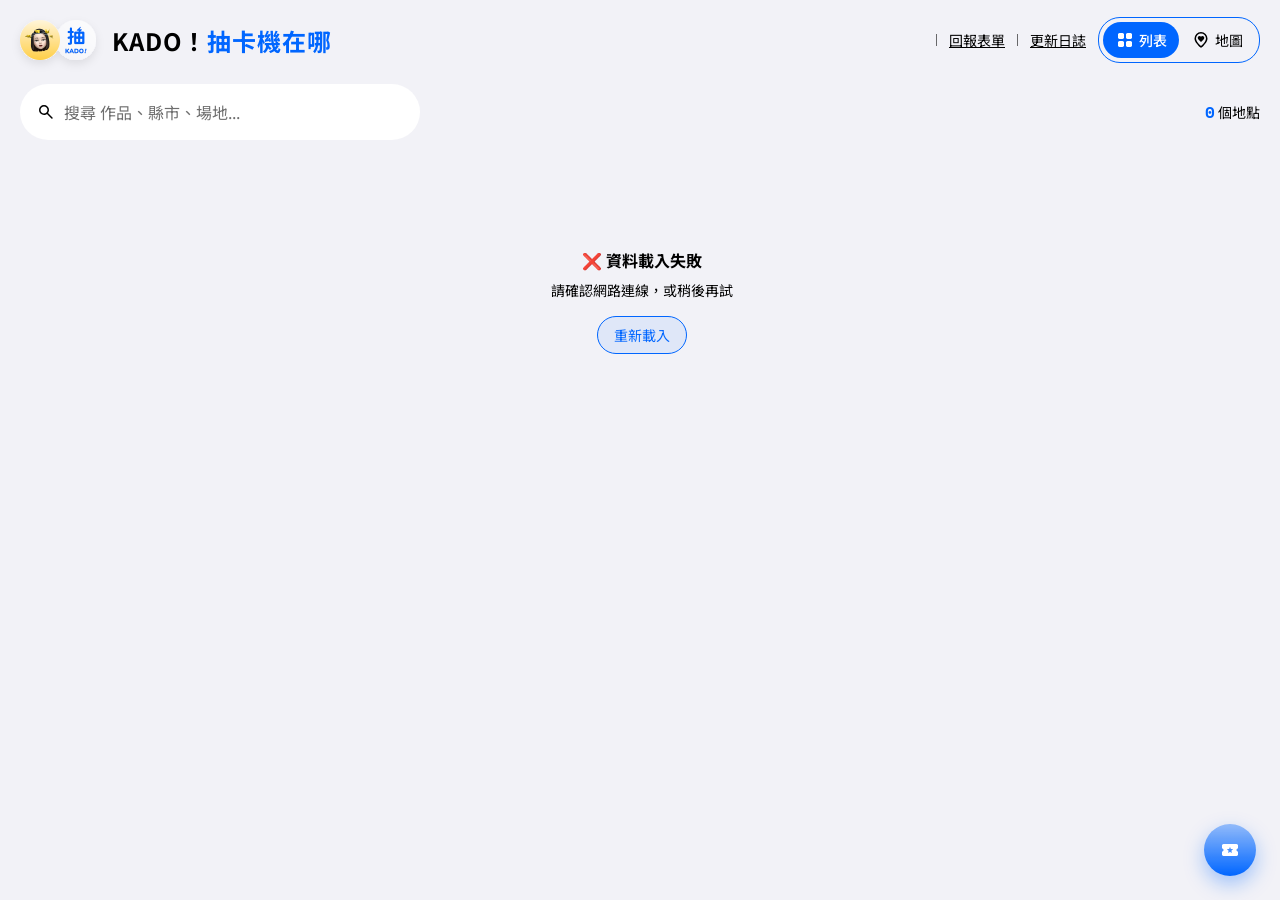
==== commit b6cb9d9b: "feat: replace loading text with skeleton placeholders (v36.1) - Add inline skeleton markup for the m" ====
--- a/app.html
+++ b/app.html
@@ -144,7 +144,16 @@
         <a href="#" class="changelog-link" id="changelogLinkMobile">更新日誌</a>
       </div>
       <div class="grid" id="grid">
-        <div class="empty-state">⏳ 載入資料中...</div>
+        <!-- skeleton：renderGrid() 會整段 innerHTML 覆蓋；main.js 載入失敗後重試時會還原這份 -->
+        <span class="sk-sr" role="status">載入中…</span>
+        <div class="loc-card-grid sk-card" aria-hidden="true"><div class="card-top"><div class="card-badge-row"><span class="sk sk-badge"></span></div><span class="sk sk-title"></span><span class="sk sk-sub"></span><div class="card-tags"><span class="sk sk-tag" style="width:72px"></span><span class="sk sk-tag" style="width:56px"></span><span class="sk sk-tag" style="width:96px"></span></div></div><div class="card-actions"><span class="sk sk-link"></span><span class="sk sk-btn"></span></div></div>
+        <div class="loc-card-grid sk-card" aria-hidden="true"><div class="card-top"><div class="card-badge-row"><span class="sk sk-badge"></span></div><span class="sk sk-title"></span><span class="sk sk-sub"></span><div class="card-tags"><span class="sk sk-tag" style="width:72px"></span><span class="sk sk-tag" style="width:56px"></span><span class="sk sk-tag" style="width:96px"></span></div></div><div class="card-actions"><span class="sk sk-link"></span><span class="sk sk-btn"></span></div></div>
+        <div class="loc-card-grid sk-card" aria-hidden="true"><div class="card-top"><div class="card-badge-row"><span class="sk sk-badge"></span></div><span class="sk sk-title"></span><span class="sk sk-sub"></span><div class="card-tags"><span class="sk sk-tag" style="width:72px"></span><span class="sk sk-tag" style="width:56px"></span><span class="sk sk-tag" style="width:96px"></span></div></div><div class="card-actions"><span class="sk sk-link"></span><span class="sk sk-btn"></span></div></div>
+        <div class="loc-card-grid sk-card" aria-hidden="true"><div class="card-top"><div class="card-badge-row"><span class="sk sk-badge"></span></div><span class="sk sk-title"></span><span class="sk sk-sub"></span><div class="card-tags"><span class="sk sk-tag" style="width:72px"></span><span class="sk sk-tag" style="width:56px"></span><span class="sk sk-tag" style="width:96px"></span></div></div><div class="card-actions"><span class="sk sk-link"></span><span class="sk sk-btn"></span></div></div>
+        <div class="loc-card-grid sk-card" aria-hidden="true"><div class="card-top"><div class="card-badge-row"><span class="sk sk-badge"></span></div><span class="sk sk-title"></span><span class="sk sk-sub"></span><div class="card-tags"><span class="sk sk-tag" style="width:72px"></span><span class="sk sk-tag" style="width:56px"></span><span class="sk sk-tag" style="width:96px"></span></div></div><div class="card-actions"><span class="sk sk-link"></span><span class="sk sk-btn"></span></div></div>
+        <div class="loc-card-grid sk-card" aria-hidden="true"><div class="card-top"><div class="card-badge-row"><span class="sk sk-badge"></span></div><span class="sk sk-title"></span><span class="sk sk-sub"></span><div class="card-tags"><span class="sk sk-tag" style="width:72px"></span><span class="sk sk-tag" style="width:56px"></span><span class="sk sk-tag" style="width:96px"></span></div></div><div class="card-actions"><span class="sk sk-link"></span><span class="sk sk-btn"></span></div></div>
+        <div class="loc-card-grid sk-card" aria-hidden="true"><div class="card-top"><div class="card-badge-row"><span class="sk sk-badge"></span></div><span class="sk sk-title"></span><span class="sk sk-sub"></span><div class="card-tags"><span class="sk sk-tag" style="width:72px"></span><span class="sk sk-tag" style="width:56px"></span><span class="sk sk-tag" style="width:96px"></span></div></div><div class="card-actions"><span class="sk sk-link"></span><span class="sk sk-btn"></span></div></div>
+        <div class="loc-card-grid sk-card" aria-hidden="true"><div class="card-top"><div class="card-badge-row"><span class="sk sk-badge"></span></div><span class="sk sk-title"></span><span class="sk sk-sub"></span><div class="card-tags"><span class="sk sk-tag" style="width:72px"></span><span class="sk sk-tag" style="width:56px"></span><span class="sk sk-tag" style="width:96px"></span></div></div><div class="card-actions"><span class="sk sk-link"></span><span class="sk sk-btn"></span></div></div>
       </div>
     </div>
 
@@ -155,7 +164,14 @@
           <div class="sheet-handle-bar"></div>
         </div>
         <div class="map-scroll-wrapper">
-          <div class="location-list" id="locationList"></div>
+          <div class="location-list card-grid" id="locationList">
+            <span class="sk-sr" role="status">載入中…</span>
+            <div class="loc-card sk-card" aria-hidden="true"><div class="card-badge-row"><span class="sk sk-badge"></span></div><div class="loc-name"><span class="sk sk-title"></span></div><div class="loc-limited"><span class="sk sk-sub"></span></div><div class="loc-tags"><span class="sk sk-tag" style="width:72px"></span><span class="sk sk-tag" style="width:56px"></span><span class="sk sk-tag" style="width:96px"></span></div></div>
+            <div class="loc-card sk-card" aria-hidden="true"><div class="card-badge-row"><span class="sk sk-badge"></span></div><div class="loc-name"><span class="sk sk-title"></span></div><div class="loc-limited"><span class="sk sk-sub"></span></div><div class="loc-tags"><span class="sk sk-tag" style="width:72px"></span><span class="sk sk-tag" style="width:56px"></span><span class="sk sk-tag" style="width:96px"></span></div></div>
+            <div class="loc-card sk-card" aria-hidden="true"><div class="card-badge-row"><span class="sk sk-badge"></span></div><div class="loc-name"><span class="sk sk-title"></span></div><div class="loc-limited"><span class="sk sk-sub"></span></div><div class="loc-tags"><span class="sk sk-tag" style="width:72px"></span><span class="sk sk-tag" style="width:56px"></span><span class="sk sk-tag" style="width:96px"></span></div></div>
+            <div class="loc-card sk-card" aria-hidden="true"><div class="card-badge-row"><span class="sk sk-badge"></span></div><div class="loc-name"><span class="sk sk-title"></span></div><div class="loc-limited"><span class="sk sk-sub"></span></div><div class="loc-tags"><span class="sk sk-tag" style="width:72px"></span><span class="sk sk-tag" style="width:56px"></span><span class="sk sk-tag" style="width:96px"></span></div></div>
+            <div class="loc-card sk-card" aria-hidden="true"><div class="card-badge-row"><span class="sk sk-badge"></span></div><div class="loc-name"><span class="sk sk-title"></span></div><div class="loc-limited"><span class="sk sk-sub"></span></div><div class="loc-tags"><span class="sk sk-tag" style="width:72px"></span><span class="sk sk-tag" style="width:56px"></span><span class="sk sk-tag" style="width:96px"></span></div></div>
+          </div>
         </div>
       </aside>
       <div id="map"></div>
--- a/css/style.css
+++ b/css/style.css
@@ -656,6 +656,27 @@
       transition: opacity 0.2s; white-space: nowrap; flex-shrink: 0;
     }
     .popup-share-btn:hover { opacity: 0.85; }
+
+    /* 機台狀態回報（「這台還在／不在了」）：比 popup-share-btn 小一號、但顏色本身要辨識得出來——
+       跟 .type-badge.photocard 同一套「白底＋色框＋色字」語言（v1 只靠 hover 才顯色，預設灰色字＋灰色
+       細框在淺色背景上幾乎看不見，改成預設就是色框＋色字，不用 hover 才看得到） */
+    .popup-report-group { display: flex; align-items: center; gap: 8px; margin-top: 12px; flex-wrap: wrap; }
+    .popup-report-btn {
+      padding: 8px 12px; background: none; border: 1px solid var(--fill-gray-64);
+      border-radius: 999px; color: var(--fill-gray-64); font-size: 12px; font-weight: 400;
+      font-family: 'Noto Sans TC', sans-serif; cursor: pointer;
+      transition: opacity 0.2s, color 0.2s, border-color 0.2s, background 0.2s; white-space: nowrap;
+    }
+    .popup-report-btn-still { border-color: var(--fill-green); color: var(--fill-green); }
+    .popup-report-btn-still:hover { opacity: 0.8; background: rgba(22,163,74,0.08); }
+    .popup-report-btn-gone { border-color: var(--fill-red); color: var(--fill-red); }
+    .popup-report-btn-gone:hover { opacity: 0.8; background: rgba(220,38,38,0.08); }
+    .popup-report-done { margin-top: 12px; font-size: 12px; font-weight: 400; color: var(--fill-gray-64); }
+    .popup-report-link {
+      font: inherit; color: inherit; text-decoration: underline; text-decoration-style: solid;
+      text-underline-offset: 3px; transition: color 0.15s;
+    }
+    .popup-report-link:hover { color: var(--fill-blue); }
     #share-toast {
       position: fixed; bottom: 80px; left: 50%; transform: translateX(-50%) translateY(8px);
       background: var(--fill-black); color: var(--fill-white);
@@ -883,3 +904,66 @@
 
     /* ===== Mobile ===== */
 
+
+
+/* =============================================
+   Skeleton 載入占位（資料還沒回來時顯示）
+   標記直接寫在 app.html／events-app.html，JS 渲染真實內容時 innerHTML 會整段覆蓋掉，
+   所以不需要另外的顯示／隱藏狀態。卡片骨架沿用真實卡片的 class（.loc-card-grid／.card-top／
+   .card-actions／.loc-card 等）取得相同的 padding／gap，這裡只定義「灰色色塊」的尺寸。
+   ============================================= */
+.sk {
+  display: block;
+  border-radius: 8px;
+  background-color: var(--fill-gray-8);
+  background-image: linear-gradient(90deg, transparent 0%, rgba(255, 255, 255, 0.6) 50%, transparent 100%);
+  background-size: 200% 100%;
+  background-repeat: no-repeat;
+  animation: sk-shimmer 1.4s ease-in-out infinite;
+}
+@keyframes sk-shimmer {
+  from { background-position: 100% 0; }
+  to   { background-position: 0% 0; }
+}
+@media (prefers-reduced-motion: reduce) {
+  .sk { animation: none; }
+}
+
+/* 螢幕閱讀器專用的「載入中」文字（視覺上隱藏） */
+.sk-sr {
+  position: absolute;
+  width: 1px; height: 1px;
+  margin: -1px; padding: 0; border: 0;
+  overflow: hidden;
+  clip: rect(0, 0, 0, 0);
+  white-space: nowrap;
+}
+
+/* 骨架卡片不可互動（蓋掉 .loc-card-grid／.loc-card 的 hover 位移與外框） */
+.sk-card { pointer-events: none; }
+
+/* 色塊尺寸：對照真實卡片的行高（type-badge 約 26px、卡片標題 16px×1.35、tag 約 28px） */
+.sk-badge { width: 72px; height: 26px; }
+.sk-title { width: 75%; height: 22px; border-radius: 6px; }
+.sk-sub   { width: 55%; height: 20px; border-radius: 6px; }
+.sk-tag   { height: 28px; }
+.sk-link  { width: 150px; height: 20px; border-radius: 6px; }
+.sk-btn   { width: 72px; height: 35px; margin-left: auto; border-radius: 999px; }
+
+/* 載入失敗狀態（取代 skeleton，附重新載入按鈕） */
+.load-error { display: flex; flex-direction: column; align-items: center; gap: 8px; }
+.load-error p { font-size: 16px; font-weight: 700; color: var(--fill-black); }
+.load-error small { font-size: 14px; }
+.load-retry-btn {
+  margin-top: 8px;
+  padding: 8px 16px;
+  background: var(--fill-blue-8);
+  border: 1px solid var(--fill-blue);
+  border-radius: 999px;
+  color: var(--fill-blue);
+  font-size: 14px;
+  font-family: 'Noto Sans TC', sans-serif;
+  cursor: pointer;
+  transition: opacity 0.2s;
+}
+.load-retry-btn:hover { opacity: 0.85; }
--- a/css/events.css
+++ b/css/events.css
@@ -1192,3 +1192,40 @@
     padding-top: calc(8px + var(--events-top-bar-height, 0px));
   }
 }
+
+
+/* =============================================
+   活動頁 Skeleton（基礎 .sk／.sk-card 樣式在 style.css）
+   ============================================= */
+
+/* 拼貼格狀：欄數在 JS 量測後才知道，skeleton 用 CSS grid 近似——每欄至少 330px、最多 4 欄
+   （minmax 裡的 25% 保證不會超過 4 欄），圖片高度輪流用三種比例做出錯落感 */
+.sk-collage {
+  display: grid;
+  grid-template-columns: repeat(auto-fill, minmax(max(330px, 25%), 1fr));
+  gap: 0 2px;
+  width: 100%;
+  align-items: start;
+  position: relative;
+}
+.sk-collage-card { background: var(--fill-white); pointer-events: none; }
+.sk-collage-media { aspect-ratio: 4 / 3; border-radius: 0 0 8px 8px; }
+.sk-collage-card:nth-child(3n + 2) .sk-collage-media { aspect-ratio: 1 / 1; }
+.sk-collage-card:nth-child(3n) .sk-collage-media { aspect-ratio: 3 / 4; }
+.sk-collage-card .collage-card-body { display: flex; flex-direction: column; gap: 8px; }
+
+/* 月曆：五週，每週一排日期數字＋兩條活動橫幅 */
+.sk-week { padding-bottom: 12px; pointer-events: none; }
+.sk-week-nums,
+.sk-week-bars {
+  display: grid;
+  grid-template-columns: repeat(7, minmax(0, 1fr));
+}
+.sk-week-nums { padding: 8px 0; }
+.sk-daynum { width: 18px; height: 16px; margin-left: 12px; border-radius: 4px; }
+.sk-week-bars { row-gap: 6px; }
+.sk-bar {
+  height: 24px; margin: 0 4px; border-radius: 6px;
+  /* 不透明底色：半透明的話會透出 .events-weeks 畫的直向格線，橫幅看起來像被切斷 */
+  background-color: #EDEDF0;
+}
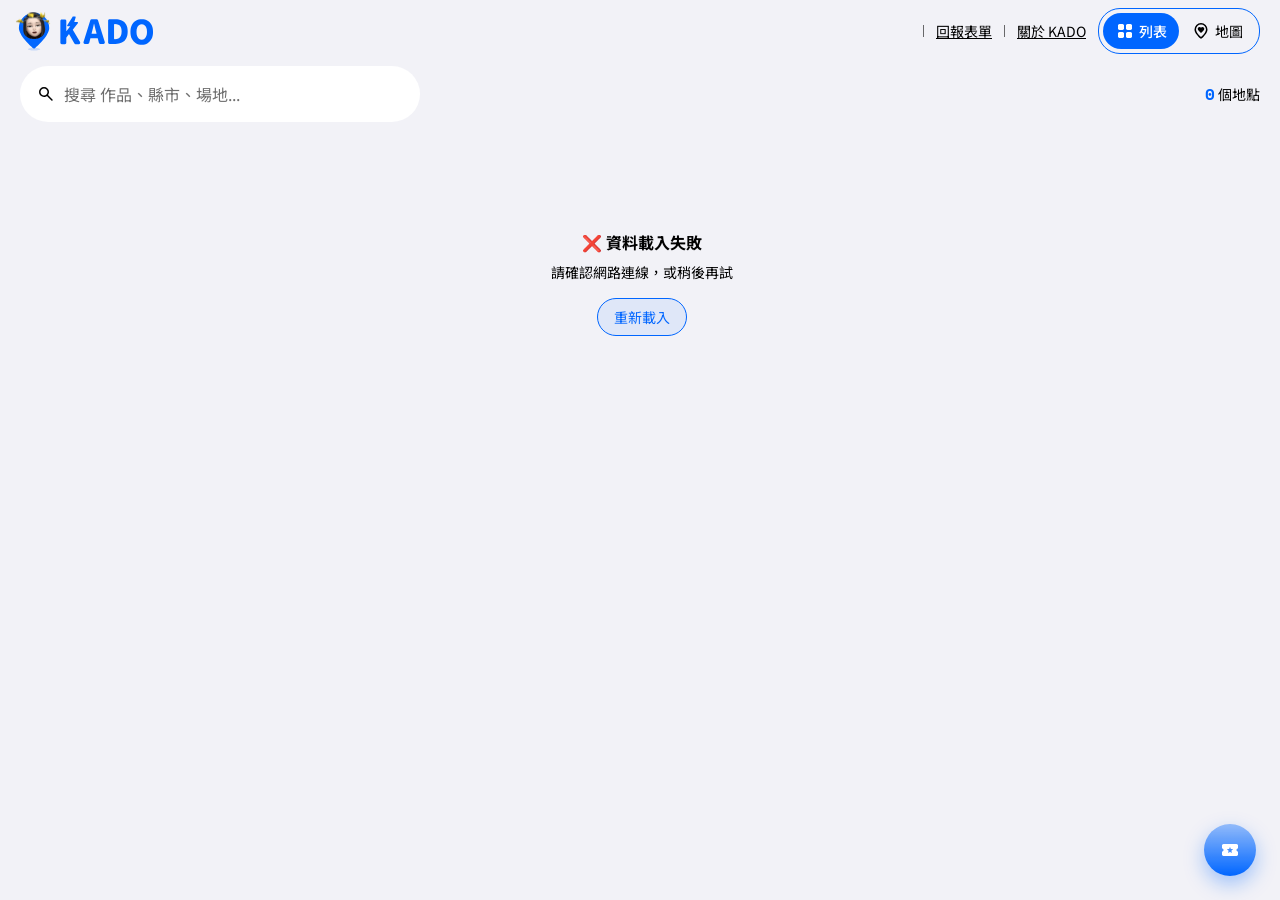
==== commit 3c4d4d21: "feat: add About KADO modal, back-to-top button, and same-city event label (v37) - Rename "更新日誌" link" ====
--- a/app.html
+++ b/app.html
@@ -59,15 +59,15 @@
   </div>
   <header>
     <div class="logo">
-      <img class="logo-icon" src="images/logo.svg" alt="logo" />
-      <h1>KADO！<span>抽卡機在哪</span></h1>
+      <img class="logo-icon" src="images/logo.svg" width="216" height="64" alt="" />
+      <h1 class="visually-hidden">KADO！<span>抽卡機在哪</span></h1>
     </div>
     <div class="header-right">
       <div class="header-info" id="lastUpdated"></div>
       <div class="header-divider"></div>
       <a href="https://docs.google.com/forms/d/e/1FAIpQLSefuFSIqJ3qbJ245-snAD5MR6xHYHhkzzGGtpNXBvUVyZoZWQ/viewform?usp=dialog" class="report-link" target="_blank" rel="noopener">回報表單</a>
       <div class="header-divider"></div>
-      <a href="#" class="changelog-link" id="changelogLinkDesktop">更新日誌</a>
+      <a href="#" class="changelog-link" id="changelogLinkDesktop">關於 KADO</a>
       <div class="view-toggle">
         <button class="view-btn" id="btnGrid" onclick="setView('grid'); window.syncSearchUrl && window.syncSearchUrl();" aria-label="切換到列表檢視">
         <svg class="grid-icon-outline" xmlns="http://www.w3.org/2000/svg" height="20px" viewBox="0 -960 960 960" width="20px" fill="currentColor"><path d="M215.74-528Q186-528 165-549.5 144-571 144-600v-144q0-29.7 21.18-50.85Q186.35-816 216.09-816h144.17Q390-816 411-794.85q21 21.15 21 50.85v144q0 29-21.18 50.5-21.17 21.5-50.91 21.5H215.74Zm0 384Q186-144 165-165.18q-21-21.17-21-50.91v-144.17Q144-390 165.18-411q21.17-21 50.91-21h144.17Q390-432 411-410.82q21 21.17 21 50.91v144.17Q432-186 410.82-165q-21.17 21-50.91 21H215.74ZM600-528q-29 0-50.5-21.5T528-600v-144q0-29.7 21.5-50.85Q571-816 600-816h144q29.7 0 50.85 21.15Q816-773.7 816-744v144q0 29-21.15 50.5T744-528H600Zm0 384q-29 0-50.5-21.18-21.5-21.17-21.5-50.91v-144.17Q528-390 549.5-411q21.5-21 50.5-21h144q29.7 0 50.85 21.18Q816-389.65 816-359.91v144.17Q816-186 794.85-165 773.7-144 744-144H600ZM216-600h144v-144H216v144Zm384 0h144v-144H600v144Zm0 384h144v-144H600v144Zm-384 0h144v-144H216v144Zm384-384Zm0 240Zm-240 0Zm0-240Z"/></svg>
@@ -141,7 +141,7 @@
         <div class="header-divider"></div>
         <a href="https://docs.google.com/forms/d/e/1FAIpQLSefuFSIqJ3qbJ245-snAD5MR6xHYHhkzzGGtpNXBvUVyZoZWQ/viewform?usp=dialog" class="report-link" target="_blank" rel="noopener">回報表單</a>
         <div class="header-divider"></div>
-        <a href="#" class="changelog-link" id="changelogLinkMobile">更新日誌</a>
+        <a href="#" class="changelog-link" id="changelogLinkMobile">關於 KADO</a>
       </div>
       <div class="grid" id="grid">
         <!-- skeleton：renderGrid() 會整段 innerHTML 覆蓋；main.js 載入失敗後重試時會還原這份 -->
@@ -195,13 +195,20 @@
     <div class="changelog-panel" onclick="event.stopPropagation()">
       <div class="changelog-header">
         <div class="changelog-header-text">
-          <span class="changelog-title">更新日誌</span>
+          <span class="changelog-title">關於 KADO</span>
           <span class="changelog-author">made with ♥ by @kadonogill</span>
         </div>
         <button class="changelog-close" id="changelogClose" aria-label="關閉"><svg xmlns="http://www.w3.org/2000/svg" height="20px" viewBox="0 -960 960 960" width="20px" fill="currentColor"><path d="M480-429 316-265q-11 11-25 10.5T266-266q-11-11-11-25.5t11-25.5l163-163-164-164q-11-11-10.5-25.5T266-695q11-11 25.5-11t25.5 11l163 164 164-164q11-11 25.5-11t25.5 11q11 11 11 25.5T695-644L531-480l164 164q11 11 11 25t-11 25q-11 11-25.5 11T644-266L480-429Z"/></svg></button>
       </div>
-      <div class="changelog-body" id="changelogBody">
-        <div class="empty-state">⏳ 載入中...</div>
+      <div class="changelog-body">
+        <div class="about-section">
+          <p class="about-intro">台灣各地的抽卡機、相卡機、快閃店、展覽、聯名餐廳 / CAFÉ 、特典活動ヽ(=^･ω･^=)丿持續更新中！</p>
+          <p class="about-desc">若有機台、活動需要更新或上架宣傳，歡迎發信至 <a href="mailto:gillsponge@gmail.com" data-about-link="email">gillsponge@gmail.com</a> 或也可透過 <a href="https://www.threads.com/@kadonogill" target="_blank" rel="noopener" data-about-link="threads">Threads @kadonogill</a> 聯繫我</p>
+        </div>
+        <div class="changelog-section-title">更新日誌</div>
+        <div id="changelogBody">
+          <div class="empty-state">⏳ 載入中...</div>
+        </div>
       </div>
     </div>
   </div>
@@ -212,6 +219,7 @@
 
   <script type="module" src="js/core/main.js"></script>
   <script type="module" src="js/shared/changelog.js"></script>
+  <script type="module" src="js/shared/back-to-top.js"></script>
   <script type="module" src="js/ui/grid.js"></script>
   <script type="module" src="js/pages/machines/sort.js"></script>
   <script type="module" src="js/ui/map.js"></script>
--- a/css/style.css
+++ b/css/style.css
@@ -42,12 +42,13 @@
       z-index: 200;
     }
     .logo { display: flex; align-items: center; gap: 8px; }
-    .logo-icon {
-      width: 92px; height: 64px; overflow: hidden;
-      flex-shrink: 0; object-fit: cover;
-    }
-    .logo h1 { font-size: 24px; font-weight: 700; letter-spacing: 1px; color: var(--fill-black); }
-    .logo h1 span { color: var(--fill-blue); }
+    /* logo 圖（pin＋KADO）為單一 SVG，高度決定大小，寬度依 210:64 比例自動縮放 */
+    .logo-icon { height: 44px; width: auto; flex-shrink: 0; display: block; }
+    /* logo 圖已含 KADO 字樣；h1 保留給螢幕閱讀器與搜尋引擎，視覺上隱藏 */
+    .visually-hidden {
+      position: absolute; width: 1px; height: 1px; margin: -1px; padding: 0; border: 0;
+      overflow: hidden; clip: rect(0, 0, 0, 0); clip-path: inset(50%); white-space: nowrap;
+    }
     .header-right { display: flex; align-items: center; gap: 12px; }
     .header-info { font-family: 'Space Mono', monospace; font-size: 14px; color: var(--fill-black); }
     /* 桌面版：回報表單跟檢視切換之間的間距要是 16px，其餘子元素維持 header-right 既有的 12px gap，故補 4px margin 湊成 16px */
@@ -767,6 +768,12 @@
     .changelog-close { background: none; border: none; cursor: pointer; color: var(--fill-black); line-height: 0; padding: 0; flex-shrink: 0; }
     .changelog-close:hover { color: var(--fill-blue); }
     .changelog-body { overflow-y: auto; padding: 0 20px 20px; flex: 1; }
+    .about-section { background: var(--fill-gray-8); border-radius: 12px; padding: 16px 16px; margin-top: 4px; display: flex; flex-direction: column; gap: 8px; }
+    .about-intro { font-size: 14px; color: var(--fill-black); line-height: 1.6; margin: 0; }
+    .about-desc { font-size: 14px; color: var(--fill-black); line-height: 1.6; margin: 0; }
+    .about-desc a { color: var(--fill-black); text-decoration: underline; word-break: break-all; transition: color 0.15s; }
+    .about-desc a:hover { color: var(--fill-blue); }
+    .changelog-section-title { font-size: 14px; font-weight: 700; color: var(--fill-black); margin-top: 16px; padding: 16px 0 4px; border-top: 1px solid var(--fill-gray-16); }
     .changelog-entry { padding: 12px 0; border-bottom: 1px solid var(--fill-gray-16); }
     .changelog-entry:last-child { border-bottom: none; }
     .changelog-date { font-family: 'Space Mono', monospace; font-size: 12px; color: var(--fill-gray-64); margin-bottom: 4px; }
@@ -781,6 +788,31 @@
         max-width: 100%; max-height: 85vh;
         border-radius: 16px 16px 0 0; border: none; border-top: 1px solid var(--fill-blue);
       }
+    }
+
+    /* ===== 回到頂端按鈕（js/shared/back-to-top.js）===== */
+    .back-to-top {
+      position: fixed; left: 50%; bottom: 24px; /* 置中：離右下角 FAB 夠遠不易誤觸；展開時從中心向兩側長 */
+      height: 44px; min-width: 44px; padding: 0 10px; gap: 0; border-radius: 9999px;
+      display: flex; align-items: center; justify-content: center;
+      background: var(--fill-white); color: var(--fill-black);
+      border: 1px solid var(--fill-gray-16); box-shadow: 0 4px 16px rgba(0,0,0,0.16);
+      cursor: pointer; white-space: nowrap; overflow: hidden;
+      z-index: 900; /* 低於 modal／filter sheet（2200 以上） */
+      opacity: 0; transform: translateX(-50%) translateY(8px); pointer-events: none;
+      transition: opacity 0.2s, transform 0.2s, color 0.15s, gap 0.15s ease, padding 0.22s ease;
+    }
+    .back-to-top.show { opacity: 1; transform: translateX(-50%) translateY(0); pointer-events: auto; }
+    .back-to-top svg { flex-shrink: 0; }
+    .back-to-top .back-to-top-label {
+      display: inline-block; max-width: 0; opacity: 0; overflow: hidden;
+      font-size: 14px; font-weight: 500;
+      transition: max-width 0.22s ease, opacity 0.15s ease;
+    }
+    /* 桌機（有 hover）：跟右下角 FAB 一樣，hover 時展開成「箭頭＋回到頂部」；觸控裝置維持純圓形按鈕 */
+    @media (hover: hover) and (min-width: 992px) {
+      .back-to-top:hover { color: var(--fill-blue); gap: 8px; padding: 0 16px; }
+      .back-to-top:hover .back-to-top-label { max-width: 96px; opacity: 1; transition: max-width 0.22s ease, opacity 0.15s ease 0.05s; }
     }
 
     /* ===== Empty ===== */
@@ -810,12 +842,7 @@
       .header-right .changelog-link,
       .header-right .header-divider { display: none; }
       .logo { flex: 1; min-width: 0; }
-      .logo h1 {
-        display: flex;
-        flex-direction: column;
-        line-height: 1.3;
-        font-size: 16px;
-      }
+      .logo-icon { height: 36px; }
       #gridView { padding: 0px 12px 20px 16px; }
       .toolbar { padding: 12px 16px 16px 16px; }
       .search-box { width: 100%; flex-shrink: 1; }
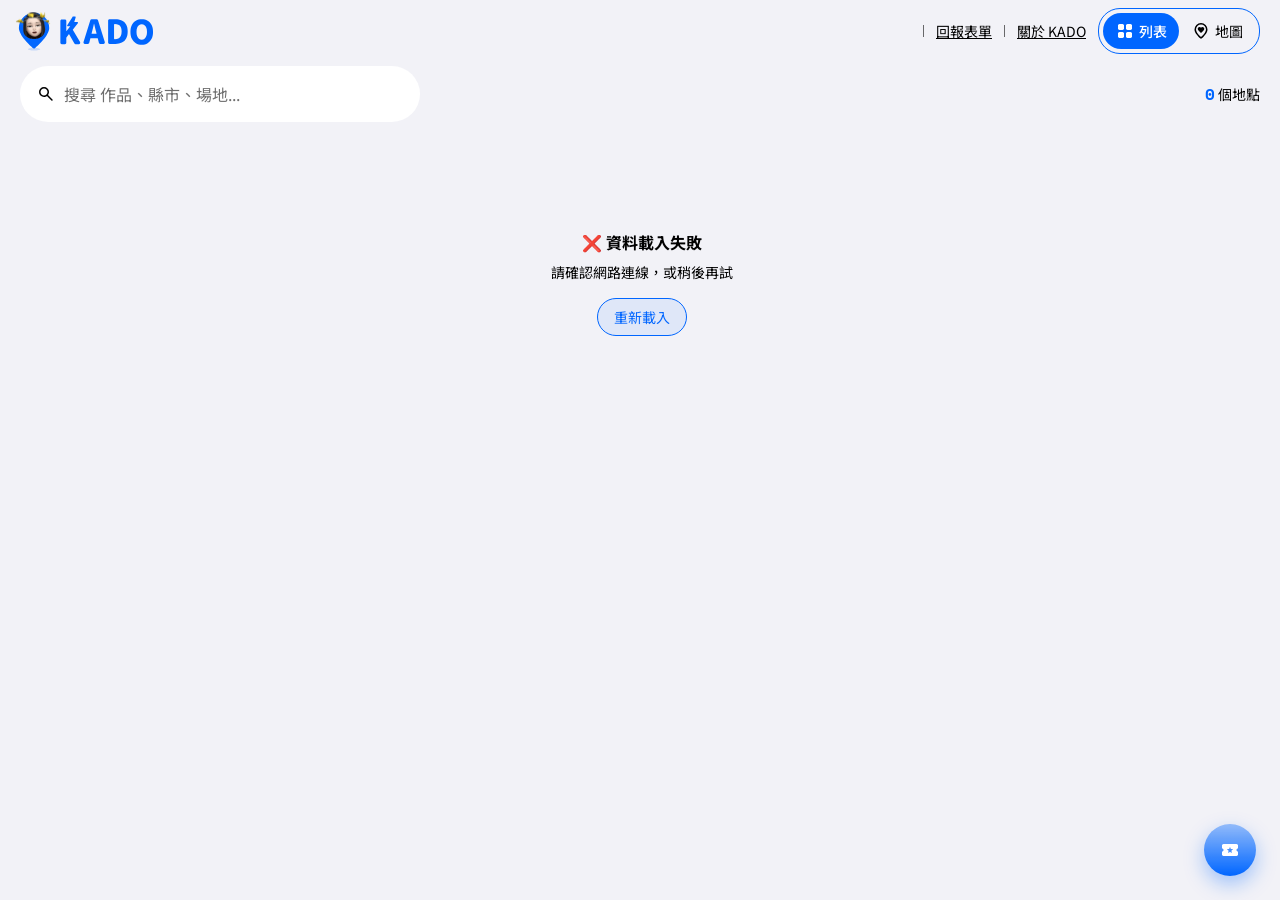
==== commit 43345066: "feat: drop .html from page URLs (v37.1) - Serve the events page at /events: change the vercel.json r" ====
--- a/app.html
+++ b/app.html
@@ -102,7 +102,7 @@
   <!-- /#topBar -->
 
   <!-- FAB 必須是 body 直接子元素，不能放進 #topBar：will-change:transform 坑，詳見 CLAUDE.md「FAB：首頁 ⇄ 行事曆頁互通」 -->
-  <a href="events.html" class="events-link" id="eventsLink" aria-label="活動情報">
+  <a href="/events" class="events-link" id="eventsLink" aria-label="活動情報">
     <svg xmlns="http://www.w3.org/2000/svg" height="20px" viewBox="0 -960 960 960" width="20px" fill="currentColor"><path d="m480-397 59 45q11 8 21.5.5T567-372l-23-73 64-51q10-8 6-20t-17-12h-75.73L497-601q-4-13-17-13t-17 13l-23.94 73h-75.65Q350-528 346-516t6 20l64 51-23 73q-4 13 6.5 20.5t21.5-.5l59-45ZM168-192q-29.7 0-50.85-21.11Q96-234.22 96-263.86v-121.26q0-9.88 6.43-17.26 6.43-7.39 16.53-9.24Q141-419 154.5-437.5T168-480q0-24-13.5-42.5t-35.54-25.85q-10.1-1.84-16.53-9.19Q96-564.89 96-575v-121.19q0-29.62 21.15-50.71Q138.3-768 168-768h624q29.7 0 50.85 21.11Q864-725.78 864-696.14v121.26q0 9.88-6.43 17.26-6.43 7.39-16.53 9.24Q819-541 805.5-522.5T792-480q0 24 13.5 42.5t35.54 25.85q10.1 1.84 16.53 9.19Q864-395.11 864-385v121.19q0 29.62-21.15 50.71Q821.7-192 792-192H168Z"/></svg>
     <span class="events-label">活動情報</span>
   </a>
--- a/css/events.css
+++ b/css/events.css
@@ -287,6 +287,27 @@
     var(--fill-gray5) calc((100% + 1px) / 7 - 1px),
     var(--fill-gray5) calc((100% + 1px) / 7)
   );
+}
+
+/* 底部的 24px 留白改成「捲到底才看得到」，不再是一開始就固定出現的灰條（PC／手機共用）。
+ * - .events-page-body 不再留固定的 padding-bottom（拼貼格狀／拼貼列表本來就各自
+ *   在 .events-collage-grid／.collage-list-grid 內有 24px，捲到底才會出現）。
+ * - 月曆：白底＋圓角卡片改由 .events-weeks 負責，.events-day-grid 變透明的捲動
+ *   容器並自帶 padding-bottom:24px，這 24px 才會是「捲到底」的頁面底色留白，
+ *   而不是白色卡片的延伸。手機版 .events-day-grid 的 padding-top（補 top bar 高度）
+ *   也因此變透明，但 #eventsTopBar 自己有不透明底色蓋住，視覺上沒差。
+ *   注意 .events-weeks 不能設 overflow:hidden，會讓內部 sticky 日期列失效。 */
+.events-page-body {
+  padding-bottom: 0;
+}
+.events-day-grid {
+  background: transparent;
+  border-radius: 0;
+  padding-bottom: 24px;
+}
+.events-weeks {
+  background-color: var(--fill-white);
+  border-radius: 0 0 8px 8px;
 }
 
 .events-week-row {
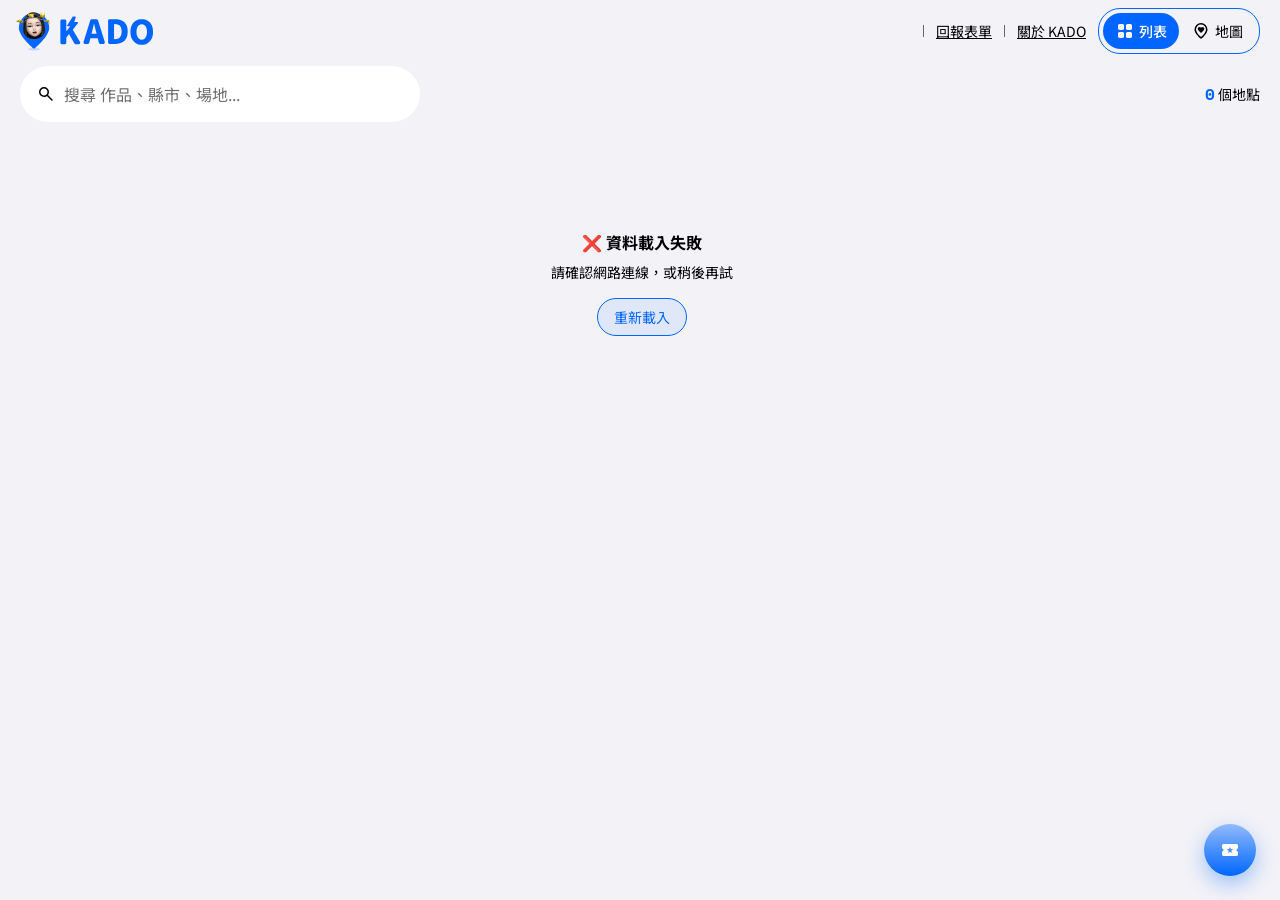
==== commit 5b136493: "feat: add switchable CARTO basemap, fix Safari logo, and improve SEO/styles - Add js/ui/basemap.js a" ====
--- a/app.html
+++ b/app.html
@@ -1,11 +1,13 @@
 <!DOCTYPE html>
 <html lang="zh-TW">
 <head>
-  <link rel="icon" href="images/favicon.svg" type="image/svg+xml">
+  <link rel="icon" href="/images/favicon.svg" type="image/svg+xml">
+  <link rel="icon" href="/icons/icon-192.png" type="image/png" sizes="192x192">
+  <link rel="apple-touch-icon" href="/icons/apple-touch-icon.png">
   <meta charset="UTF-8" />
   <meta name="viewport" content="width=device-width, initial-scale=1.0" />
   <title>KADO！抽卡機在哪</title>
-  <meta name="description" content="抽卡機、相卡機、快閃店、展覽、聯名餐廳 / CAFÉ 、特典活動，持續更新中！">
+  <meta name="description" content="動漫抽卡機、相卡機機台，持續更新中！">
 
   <!-- Google tag (gtag.js) -->
   <script async src="https://www.googletagmanager.com/gtag/js?id=G-NGGBNKBJB9"></script>
@@ -20,24 +22,24 @@
   <script type="application/ld+json">
   {
     "@context": "https://schema.org",
-    "@type": "WebApplication",
-    "name": "KADO！抽卡機在哪",
-    "alternateName": "Card Radar TW",
-    "url": "https://kadotw.vercel.app",
-    "description": "抽卡機、相卡機、快閃店、展覽、聯名餐廳 / CAFÉ 、特典活動，持續更新中！",
-    "applicationCategory": "UtilitiesApplication",
-    "operatingSystem": "All",
-    "inLanguage": "zh-TW",
-    "isAccessibleForFree": true,
-    "offers": {
-      "@type": "Offer",
-      "price": "0",
-      "priceCurrency": "TWD"
-    },
-    "areaServed": {
-      "@type": "Country",
-      "name": "Taiwan"
-    }
+    "@graph": [
+      {
+        "@type": "WebSite",
+        "@id": "https://kadotw.vercel.app/#website",
+        "url": "https://kadotw.vercel.app/",
+        "name": "KADO！抽卡機在哪",
+        "inLanguage": "zh-TW",
+        "publisher": { "@id": "https://kadotw.vercel.app/#org" }
+      },
+      {
+        "@type": "Organization",
+        "@id": "https://kadotw.vercel.app/#org",
+        "name": "KADO！",
+        "url": "https://kadotw.vercel.app/",
+        "logo": "https://kadotw.vercel.app/icons/icon-512.png",
+        "sameAs": ["https://www.threads.com/@kadonogill"]
+      }
+    ]
   }
   </script>
 
@@ -54,7 +56,7 @@
 <body>
 
   <div class="top-bar" id="topBar">
-  <div class="visitor-banner" id="visitorBanner" style="visibility:hidden;">
+  <div class="visitor-banner" id="visitorBanner" data-nosnippet style="visibility:hidden;">
     已經有 <span id="visitorCount">⋯</span> 人來找過抽卡機
   </div>
   <header>
@@ -62,7 +64,7 @@
       <img class="logo-icon" src="images/logo.svg" width="216" height="64" alt="" />
       <h1 class="visually-hidden">KADO！<span>抽卡機在哪</span></h1>
     </div>
-    <div class="header-right">
+    <div class="header-right" data-nosnippet>
       <div class="header-info" id="lastUpdated"></div>
       <div class="header-divider"></div>
       <a href="https://docs.google.com/forms/d/e/1FAIpQLSefuFSIqJ3qbJ245-snAD5MR6xHYHhkzzGGtpNXBvUVyZoZWQ/viewform?usp=dialog" class="report-link" target="_blank" rel="noopener">回報表單</a>
@@ -136,7 +138,7 @@
     <!-- Grid View -->
     <div id="gridView">
       <div class="ptr-indicator" id="ptrIndicator"><div class="ptr-spinner"></div></div>
-      <div class="last-updated-list-row">
+      <div class="last-updated-list-row" data-nosnippet>
         <div class="last-updated-list" id="listLastUpdated"></div>
         <div class="header-divider"></div>
         <a href="https://docs.google.com/forms/d/e/1FAIpQLSefuFSIqJ3qbJ245-snAD5MR6xHYHhkzzGGtpNXBvUVyZoZWQ/viewform?usp=dialog" class="report-link" target="_blank" rel="noopener">回報表單</a>
--- a/css/style.css
+++ b/css/style.css
@@ -16,6 +16,16 @@
     }
 
     * { margin: 0; padding: 0; box-sizing: border-box; -webkit-tap-highlight-color: transparent; }
+
+    /* 全站捲軸：無軌道底色、無邊框，只留半透明圓角滑塊。
+       注意：Chrome 121+ 只要設了標準的 scrollbar-width / scrollbar-color，就會忽略
+       ::-webkit-scrollbar，所以下面要隱藏或改色的捲軸，必須也用標準屬性覆寫。 */
+    * { scrollbar-width: thin; scrollbar-color: rgba(0, 0, 0, 0.22) transparent; }
+    *::-webkit-scrollbar { width: 6px; height: 6px; background: transparent; }
+    *::-webkit-scrollbar-track { background: transparent; border: 0; box-shadow: none; }
+    *::-webkit-scrollbar-corner { background: transparent; }
+    *::-webkit-scrollbar-thumb { background: rgba(0, 0, 0, 0.22); border: 0; border-radius: 999px; }
+    *::-webkit-scrollbar-thumb:hover { background: rgba(0, 0, 0, 0.4); }
 
     body {
       font-family: 'Noto Sans TC', sans-serif;
@@ -224,7 +234,16 @@
       overflow-y: auto;
       overflow-x: hidden;
       z-index: 1200;
-    }
+      /* 捲軸改細（6px）並從右 padding 扣掉同樣寬度（20→14），
+         有捲軸時內容可用寬度跟沒捲軸時一樣，選項排列（例如縣市三欄）不會被擠掉一欄 */
+      padding-right: 14px;
+      scrollbar-width: thin; /* Firefox */
+      scrollbar-color: rgba(0, 0, 0, 0.22) transparent;
+    }
+    .filter-panel::-webkit-scrollbar { width: 6px; }
+    .filter-panel::-webkit-scrollbar-track { background: transparent; }
+    .filter-panel::-webkit-scrollbar-thumb { background: rgba(0, 0, 0, 0.22); border-radius: 999px; }
+    .filter-panel::-webkit-scrollbar-thumb:hover { background: rgba(0, 0, 0, 0.4); }
     .filter-panel.open { display: block; }
     .filter-panel-options { display: flex; flex-wrap: wrap; gap: 12px; }
     .filter-panel-hint {
@@ -397,6 +416,7 @@
       overscroll-behavior-y: contain; /* 避免跟手機瀏覽器原生下拉手勢打架 */
     }
     #gridView.active { display: block; }
+    #gridView { scrollbar-width: thin; scrollbar-color: var(--blue) transparent; }
     #gridView::-webkit-scrollbar { width: 4px; }
     #gridView::-webkit-scrollbar-thumb { background: var(--blue); border-radius: 4px; }
 
@@ -526,6 +546,7 @@
       grid-template-columns: repeat(auto-fill, minmax(330px, 1fr));
       gap: 20px;
     }
+    .map-scroll-wrapper { scrollbar-width: none; }
     .map-scroll-wrapper::-webkit-scrollbar { width: 0px; }
     .map-scroll-wrapper::-webkit-scrollbar-track { background: transparent; }
     .map-scroll-wrapper::-webkit-scrollbar-thumb { background: var(--blue); border-radius: 4px; }
@@ -736,6 +757,12 @@
     }
     .grid-modal-close:hover { color: var(--fill-blue); }
     .grid-modal-content { padding: 0 16px 16px; overflow-y: auto; flex: 1; }
+    /* 捲軸軌道透明（原本系統預設軌道是白色，在灰底彈窗右側會露出一條白帶），滑塊改細 */
+    .grid-modal-content { scrollbar-width: thin; scrollbar-color: rgba(0, 0, 0, 0.22) transparent; }
+    .grid-modal-content::-webkit-scrollbar { width: 6px; }
+    .grid-modal-content::-webkit-scrollbar-track { background: transparent; }
+    .grid-modal-content::-webkit-scrollbar-thumb { background: rgba(0, 0, 0, 0.22); border-radius: 999px; }
+    .grid-modal-content::-webkit-scrollbar-thumb:hover { background: rgba(0, 0, 0, 0.4); }
     .modal-header { display: flex; align-items: center; padding-right: 4px; margin-bottom: 12px; }
     .modal-info-section { display: flex; flex-direction: column; gap: 8px; margin-top: 12px; }
     .modal-type-badge { margin: 16px 0 12px; }
@@ -843,7 +870,7 @@
       .header-right .header-divider { display: none; }
       .logo { flex: 1; min-width: 0; }
       .logo-icon { height: 36px; }
-      #gridView { padding: 0px 12px 20px 16px; }
+      #gridView { padding: 0px 12px calc(24px + env(safe-area-inset-bottom, 0px)) 16px; }
       .toolbar { padding: 12px 16px 16px 16px; }
       .search-box { width: 100%; flex-shrink: 1; }
       .search-box-desktop { display: none; }
@@ -851,6 +878,7 @@
       .search-box-mobile input { font-size: 16px; }
       .filter-bar { padding: 0px 16px 16px 16px; gap: 0; }
       .filter-scroll { overflow-x: auto; gap: 12px; flex: 1; min-width: 0; }
+      .filter-scroll { scrollbar-width: none; }
       .filter-scroll::-webkit-scrollbar { display: none; }
       .sort-group { flex-shrink: 0; margin-left: 16px; margin-right: 0px; }
       /* 手機版排序鈕：文字隱藏，只留 icon，變成跟其他 icon 按鈕一致的 44x36 白底圓角按鈕 */
--- a/css/events.css
+++ b/css/events.css
@@ -305,6 +305,12 @@
   border-radius: 0;
   padding-bottom: 24px;
 }
+/* 月曆捲動容器的捲軸直接隱藏：經典（非 overlay）捲軸會佔掉版面寬度，讓下方白色
+ * 卡片比上方不會捲動的 .events-weekday-row 窄一截（右邊多出一條灰色欄），兩者對不齊。
+ * 隱藏後仍可用滾輪／觸控板／觸控捲動。標準屬性跟 ::-webkit-scrollbar 都要寫
+ * （Chrome 121+ 有標準屬性時會忽略 ::-webkit-scrollbar，全域規則也會設標準屬性）。 */
+.events-day-grid { scrollbar-width: none; }
+.events-day-grid::-webkit-scrollbar { display: none; }
 .events-weeks {
   background-color: var(--fill-white);
   border-radius: 0 0 8px 8px;
@@ -715,7 +721,18 @@
   align-items: stretch; /* related-machine-item 高度以最高的 item 為主 */
   gap: 12px;
   overflow-x: auto;
-}
+  padding-bottom: 2px; /* 讓捲軸跟卡片之間留點空隙 */
+  /* 捲軸：細、圓角、透明軌道，跟卡片的圓角風格一致 */
+  scrollbar-width: thin; /* Firefox */
+  scrollbar-color: rgba(0, 0, 0, 0.22) transparent;
+}
+.related-machines-list::-webkit-scrollbar { height: 2px; }
+.related-machines-list::-webkit-scrollbar-track { background: transparent; }
+.related-machines-list::-webkit-scrollbar-thumb {
+  background: rgba(0, 0, 0, 0.22);
+  border-radius: 999px;
+}
+.related-machines-list::-webkit-scrollbar-thumb:hover { background: rgba(0, 0, 0, 0.4); }
 /* 左右箭頭：只給滑鼠使用者看（trackpad／觸控本來就能滑動，箭頭是多餘的）；
    同時只在卡片列真的超出可視寬度時才顯示（JS 判斷 scrollWidth，見 js/events.js
    initRelatedMachinesScroll()），機台數量少、不會溢出就不需要按鈕佔位。
@@ -838,7 +855,10 @@
   margin: 0 -20px;
   padding-top: 8px;
 
-  padding-bottom: 24px;
+  /* 底部 24px 不放在這個 flex 捲動容器自己身上（部分手機瀏覽器對 flex 容器的
+     end padding 不一定算進可捲動範圍，捲到底卡片會貼底被遮），改放在每個
+     .collage-grid-col 內，保證捲到底一定有 24px */
+  padding-bottom: 0;
   width: calc(100% + 40px);
   flex: 1;
   min-height: 0;
@@ -854,6 +874,7 @@
 .collage-grid-col {
   display: flex;
   flex-direction: column;
+  padding-bottom: 24px;
   flex: 1 1 0;
   min-width: 0;
 }
@@ -988,6 +1009,16 @@
   }
 }
 
+/* 捲到底的 24px 留白：用捲動容器最後一個區塊元素撐出，不依賴子元素 padding-bottom
+   是否被算進可捲動範圍（手機瀏覽器上卡片會貼底被遮），隱藏時（[hidden]）整個容器
+   display:none，不受影響 */
+.collage-list-wrap::after {
+  content: "";
+  display: block;
+  height: 24px;
+  flex-shrink: 0;
+}
+
 .collage-list-grid {
   display: grid;
   grid-template-columns: repeat(auto-fill, minmax(330px, 1fr));
@@ -995,7 +1026,8 @@
 
   grid-auto-rows: min-content;
 
-  padding-bottom: 24px;
+  /* 底部 24px 改由 .collage-list-wrap::after 負責（見上方），不放在 grid 自己身上 */
+  padding-bottom: 0;
 
   /* 上方視覺間距只交給這裡控制（.collage-list-wrap 不再重複疊加 8px）：
      桌機 8px，手機 0px；跟 fixed top bar 高度相關的補償是另一件事，
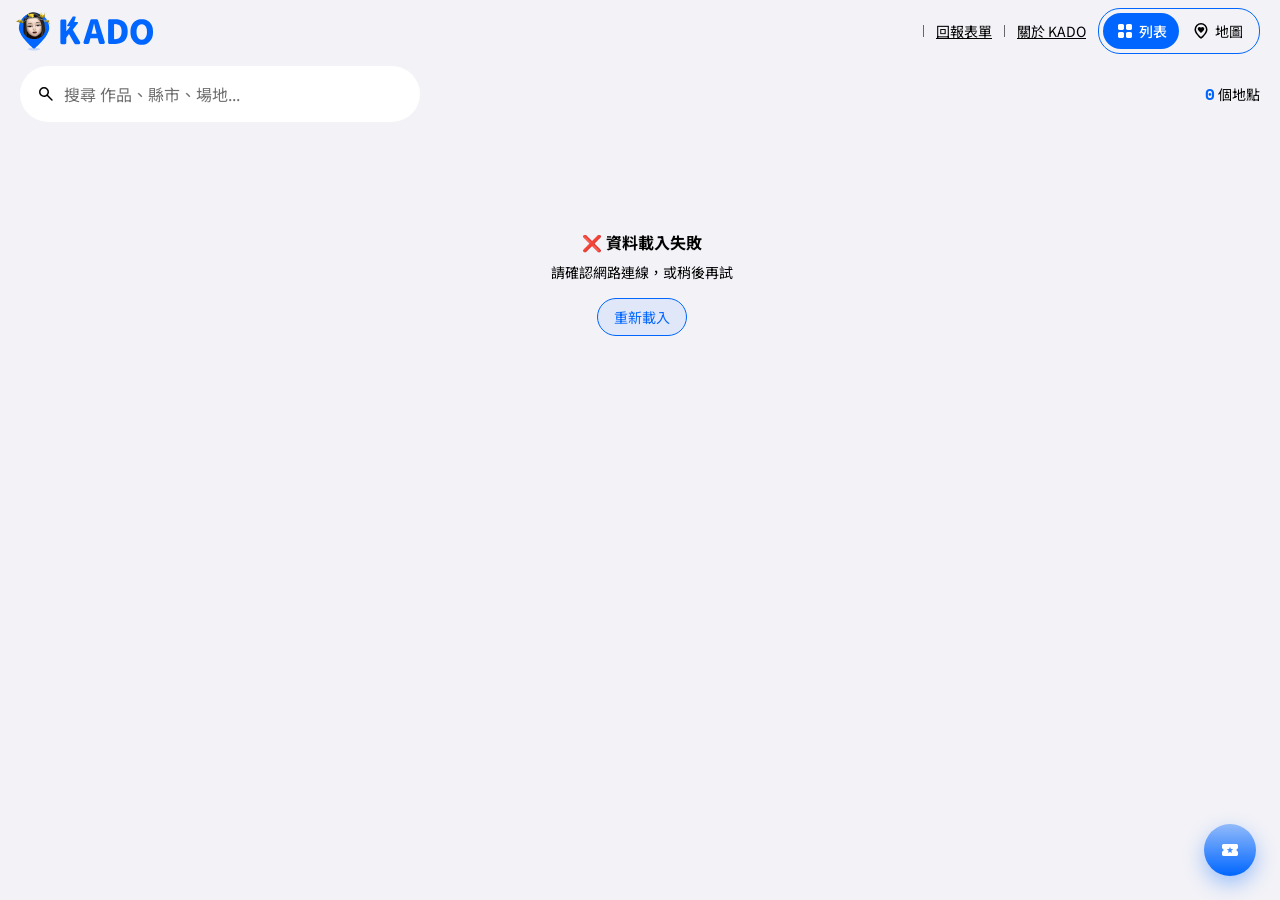
==== commit 74a0d466: "perf: cut render-blocking resources and forced reflow on the homepage - Load leaflet.js with defer s" ====
--- a/app.html
+++ b/app.html
@@ -45,13 +45,14 @@
 
   <link rel="preconnect" href="https://fonts.googleapis.com" />
   <link rel="preconnect" href="https://fonts.gstatic.com" crossorigin />
-  <link rel="stylesheet" href="https://unpkg.com/leaflet@1.9.4/dist/leaflet.css" />
-  <script src="https://unpkg.com/leaflet@1.9.4/dist/leaflet.js"></script>
+  <link rel="preconnect" href="https://unpkg.com" crossorigin />
+  <link rel="stylesheet" href="https://unpkg.com/leaflet@1.9.4/dist/leaflet.css" media="print" onload="this.media='all'" />
+  <noscript><link rel="stylesheet" href="https://unpkg.com/leaflet@1.9.4/dist/leaflet.css" /></noscript>
+  <script defer src="https://unpkg.com/leaflet@1.9.4/dist/leaflet.js"></script>
   <link href="https://fonts.googleapis.com/css2?family=Noto+Sans+TC:wght@400;500;700&family=Space+Mono:wght@400;700&display=swap" rel="stylesheet" media="print" onload="this.media='all'" />
   <noscript><link href="https://fonts.googleapis.com/css2?family=Noto+Sans+TC:wght@400;500;700&family=Space+Mono:wght@400;700&display=swap" rel="stylesheet" /></noscript>
 
   <link rel="stylesheet" href="css/style.css" />
-  <link rel="stylesheet" href="css/events.css" />
 </head>
 <body>
 
@@ -134,7 +135,7 @@
       </div>
     </div>
   </div>
-  <div class="content">
+  <main class="content">
     <!-- Grid View -->
     <div id="gridView">
       <div class="ptr-indicator" id="ptrIndicator"><div class="ptr-spinner"></div></div>
@@ -178,7 +179,7 @@
       </aside>
       <div id="map"></div>
     </div>
-  </div>
+  </main>
 
   <div class="lightbox" id="lightbox" onclick="closeLightbox()">
     <img id="lightboxImg" src="" alt="" />
--- a/css/style.css
+++ b/css/style.css
@@ -53,7 +53,7 @@
     }
     .logo { display: flex; align-items: center; gap: 8px; }
     /* logo 圖（pin＋KADO）為單一 SVG，高度決定大小，寬度依 210:64 比例自動縮放 */
-    .logo-icon { height: 44px; width: auto; flex-shrink: 0; display: block; }
+    .logo-icon { height: 44px; width: 148.5px; flex-shrink: 0; display: block; }
     /* logo 圖已含 KADO 字樣；h1 保留給螢幕閱讀器與搜尋引擎，視覺上隱藏 */
     .visually-hidden {
       position: absolute; width: 1px; height: 1px; margin: -1px; padding: 0; border: 0;
@@ -869,7 +869,7 @@
       .header-right .changelog-link,
       .header-right .header-divider { display: none; }
       .logo { flex: 1; min-width: 0; }
-      .logo-icon { height: 36px; }
+      .logo-icon { height: 36px; width: 121.5px; }
       #gridView { padding: 0px 12px calc(24px + env(safe-area-inset-bottom, 0px)) 16px; }
       .toolbar { padding: 12px 16px 16px 16px; }
       .search-box { width: 100%; flex-shrink: 1; }
@@ -1022,3 +1022,79 @@
   transition: opacity 0.2s;
 }
 .load-retry-btn:hover { opacity: 0.85; }
+
+/* ===== 右下角浮動按鈕 .events-link（首頁→活動、活動頁→地圖共用；原在 events.css） ===== */
+.events-link {
+  position: fixed;
+  right: 24px;
+  bottom: 24px;
+  z-index: 500;
+  display: inline-flex;
+  align-items: center;
+  justify-content: center;
+
+  gap: 0;
+  width: 52px;
+  height: 52px;
+  padding: 0 16px;
+  border: none;
+  border-radius: 9999px;
+  background: linear-gradient(180deg, rgba(0, 102, 255, 0.4) 0%, #0066FF 100%);
+  backdrop-filter: blur(4px);
+  color: var(--fill-white);
+  text-decoration: none;
+  white-space: nowrap;
+  overflow: hidden;
+  flex-shrink: 0;
+  box-shadow: 0 8px 20px rgba(0, 102, 255, 0.35);
+  transition: width 0.22s ease, padding 0.22s ease, background 0.15s ease, box-shadow 0.15s ease, gap 0.15s ease;
+}
+
+/* 手機／平板地圖模式：FAB 固定右下角常跟 Leaflet 內建控制項或展開的 bottom sheet
+   內容卡在一起（sidebar 在這個斷點下變成貼底 fixed 全寬 bottom sheet），且地圖模式
+   本身已經有明確的返回列表視圖入口（view-toggle），不缺這顆固定入口，故隱藏。
+   桌機地圖模式（見下方 min-width:992px）則保留顯示——桌機側邊欄是常駐在左側的
+   400px 面板，不會跟右下角的 FAB 互相遮擋。 */
+@media (max-width: 991px) {
+  body.map-view .events-link {
+    display: none;
+  }
+}
+
+/* 桌機地圖模式下 FAB 保留顯示，但 Leaflet 預設控制項（attribution 等）z-index 是 1000，
+   FAB 平常（列表模式／events.html）維持 z-index:500 就好，這裡地圖模式下額外拉高，
+   避免跟疊在同個右下角的 Leaflet attribution 互相蓋住。 */
+@media (min-width: 992px) {
+  body.map-view .events-link {
+    z-index: 1100;
+  }
+}
+
+.events-link svg { flex-shrink: 0; }
+
+.events-link .events-label {
+  display: inline-block;
+  max-width: 0;
+  font-size: 14px;
+  font-weight: 500;
+  opacity: 0;
+  overflow: hidden;
+  transition: max-width 0.22s ease, opacity 0.15s ease;
+}
+
+@media (hover: hover) and (min-width: 992px) {
+  .events-link:hover {
+    width: auto;
+    padding: 16px;
+    gap: 8px;
+    background: linear-gradient(180deg, rgba(0, 102, 255, 0.4) 0%, #0066FF 100%);
+    backdrop-filter: blur(4px);
+    box-shadow: 0 10px 26px rgba(0, 102, 255, 0.45);
+  }
+
+  .events-link:hover .events-label {
+    max-width: 156px;
+    opacity: 1;
+    transition: max-width 0.22s ease, opacity 0.15s ease 0.05s;
+  }
+}
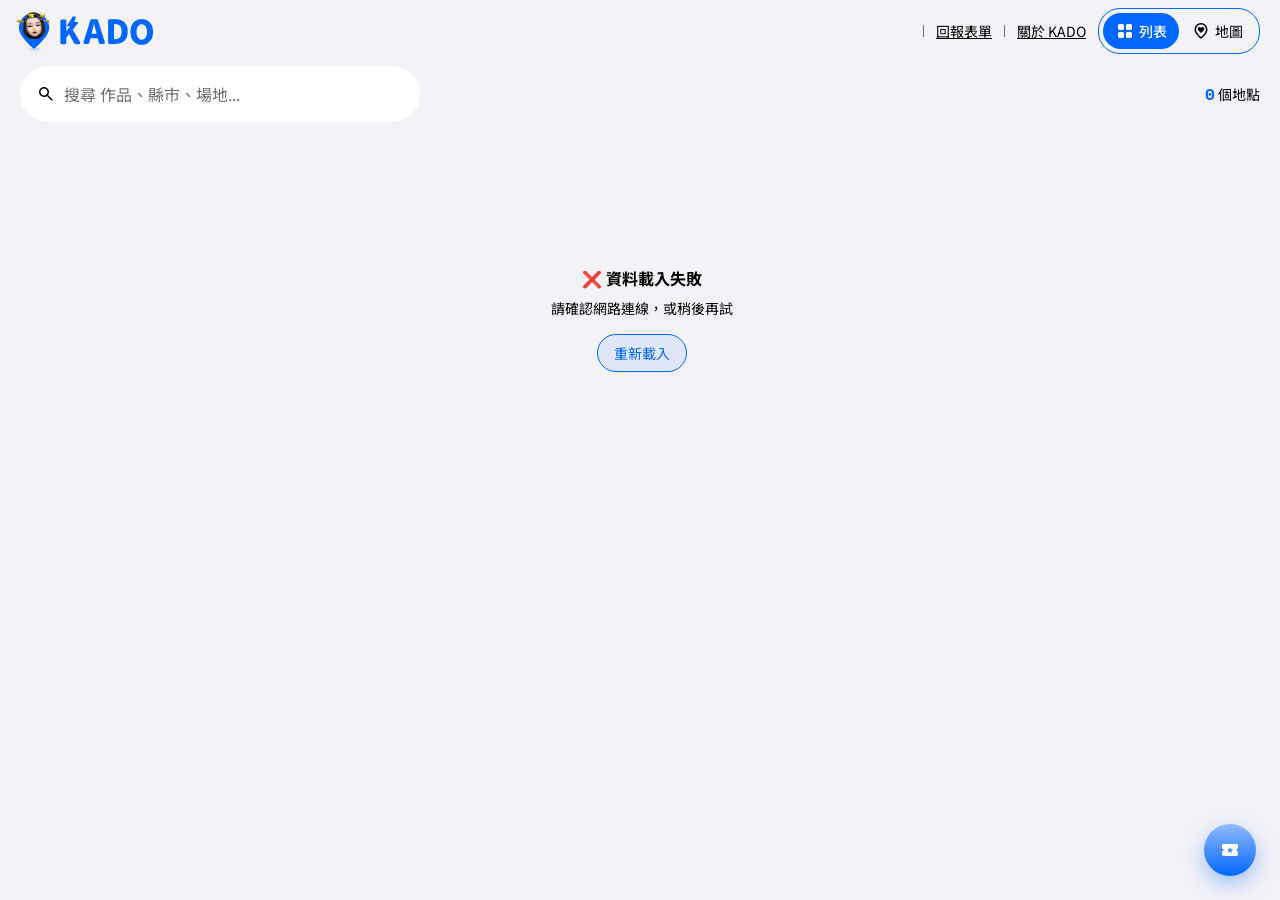
==== commit 460ad80c: "perf: speed up data loading, defer analytics, and proxy oversized external images - Reserve 36px for" ====
--- a/app.html
+++ b/app.html
@@ -10,13 +10,30 @@
   <meta name="description" content="動漫抽卡機、相卡機機台，持續更新中！">
 
   <!-- Google tag (gtag.js) -->
-  <script async src="https://www.googletagmanager.com/gtag/js?id=G-NGGBNKBJB9"></script>
   <script>
    window.dataLayer = window.dataLayer || [];
    function gtag(){dataLayer.push(arguments);}
    gtag('js', new Date());
 
    gtag('config', 'G-NGGBNKBJB9');
+   // 延後載入 gtag.js（約 380ms 主執行緒時間）：第一次互動（點擊／按鍵／捲動／觸控）或頁面載入完 3 秒後，先到先載入。
+   // 上面的 gtag() 呼叫都先排進 dataLayer 佇列，gtag.js 載入後會依序補送，事件不會遺失；
+   // 只有「3 秒內就離開、也沒互動」的造訪不會被 GA 記錄。
+   (function () {
+     var loaded = false;
+     var evs = ['pointerdown', 'keydown', 'scroll', 'touchstart'];
+     function load() {
+       if (loaded) return;
+       loaded = true;
+       evs.forEach(function (e) { removeEventListener(e, load, true); });
+       var s = document.createElement('script');
+       s.async = true;
+       s.src = 'https://www.googletagmanager.com/gtag/js?id=G-NGGBNKBJB9';
+       document.head.appendChild(s);
+     }
+     evs.forEach(function (e) { addEventListener(e, load, { capture: true, passive: true, once: true }); });
+     addEventListener('load', function () { setTimeout(load, 3000); });
+   })();
   </script>
 
   <script type="application/ld+json">
@@ -52,7 +69,15 @@
   <link href="https://fonts.googleapis.com/css2?family=Noto+Sans+TC:wght@400;500;700&family=Space+Mono:wght@400;700&display=swap" rel="stylesheet" media="print" onload="this.media='all'" />
   <noscript><link href="https://fonts.googleapis.com/css2?family=Noto+Sans+TC:wght@400;500;700&family=Space+Mono:wght@400;700&display=swap" rel="stylesheet" /></noscript>
 
+  <link rel="preconnect" href="https://wsrv.nl" />
   <link rel="stylesheet" href="css/style.css" />
+  <!-- main.js 的 import 鏈有三層（main → utils/events-data/… → 資料請求），預載讓整串模組並行下載，資料請求能更早發出 -->
+  <link rel="modulepreload" href="js/shared/utils.js" />
+  <link rel="modulepreload" href="js/core/events-data.js" />
+  <link rel="modulepreload" href="js/core/event-match.js" />
+  <link rel="modulepreload" href="js/ui/sort-widget.js" />
+  <link rel="modulepreload" href="js/ui/filter-widget.js" />
+  <link rel="modulepreload" href="js/ui/basemap.js" />
 </head>
 <body>
 
--- a/css/style.css
+++ b/css/style.css
@@ -161,6 +161,9 @@
       display: flex; align-items: center; gap: 12px;
       flex-shrink: 0;
     }
+    /* 資料載入前 #filterBar 是空的，載入後才塞入 36px 高的 pill 列，會把整個內容區往下推（CLS）。
+       用 :empty 的偽元素先預留同樣高度；render 之後 bar 有子元素就不再 :empty，預留自動消失。 */
+    .filter-bar:empty::before { content: ''; display: block; height: 36px; }
     .filter-scroll {
       display: flex; align-items: center; gap: 12px;
       min-width: 0;
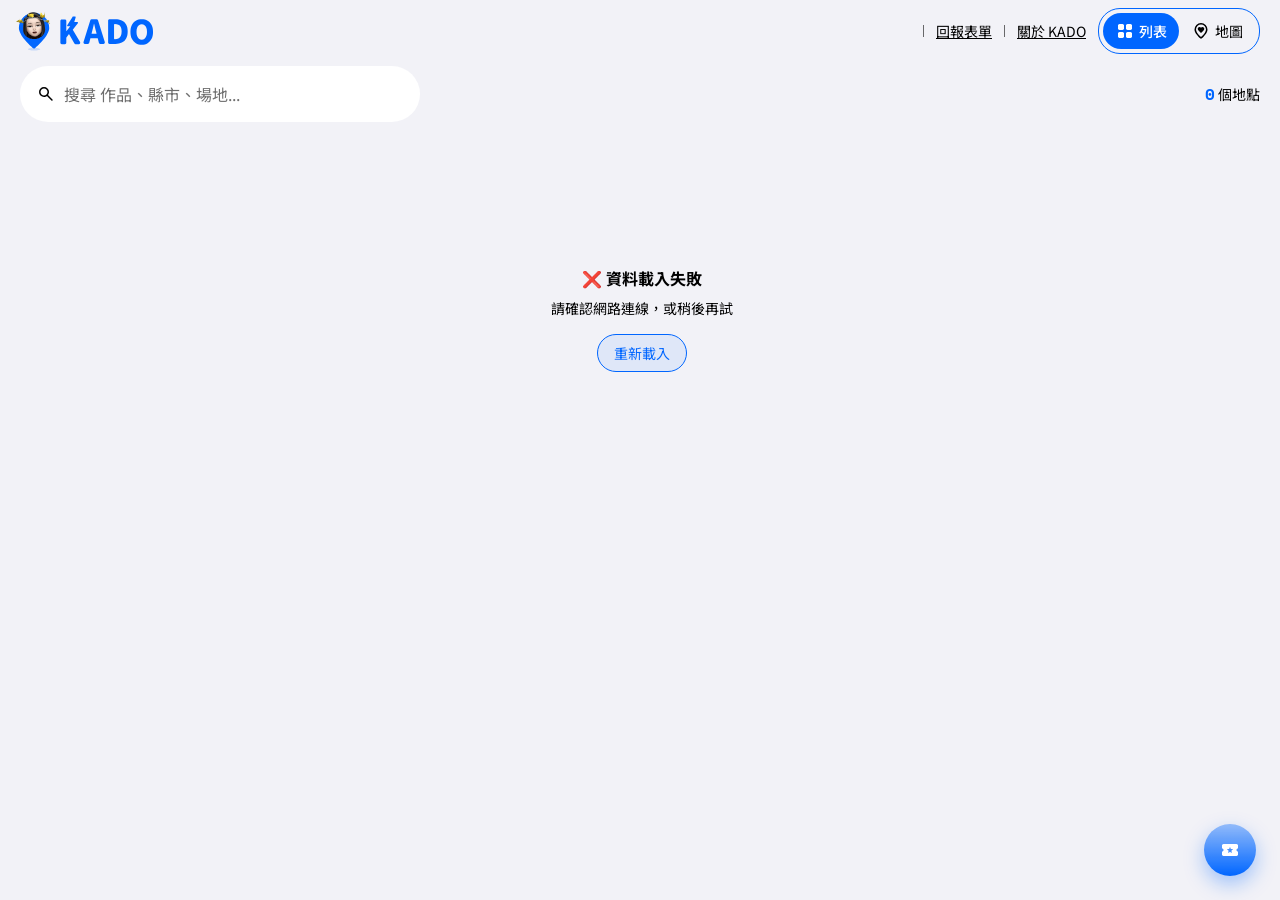
==== commit 50634584: "perf: fix homepage mobile CLS, forced reflow, and slow first render - Prefetch /api/sheet?tab=machin" ====
--- a/app.html
+++ b/app.html
@@ -60,6 +60,14 @@
   }
   </script>
 
+  <!-- 提早開始抓機台資料（不用等 main.js 下載執行完），fetchSheetCsv() 會接手這份 promise；失敗會自動退回原流程。
+       只預取 machines：活動資料不影響首屏，不跟它搶頻寬 -->
+  <script>
+    window.__sheetPrefetchAt = Date.now();
+    window.__sheetPrefetch = { machines: fetch('/api/sheet?tab=machines', { cache: 'no-store' }) };
+    window.__sheetPrefetch.machines.catch(function () {});
+  </script>
+
   <link rel="preconnect" href="https://fonts.googleapis.com" />
   <link rel="preconnect" href="https://fonts.gstatic.com" crossorigin />
   <link rel="preconnect" href="https://unpkg.com" crossorigin />
--- a/css/style.css
+++ b/css/style.css
@@ -747,6 +747,7 @@
       background: var(--fill-gray6); border: 1px solid var(--fill-blue);
       border-radius: 16px; box-shadow: 0 8px 32px rgba(0,0,0,0.5);
       width: 100%; max-width: 400px; max-height: 90vh;
+      max-height: min(90vh, 100%); /* iOS Safari：vh 比可見範圍高，改為不超過 overlay 內容區（可見視窗扣掉 padding） */
       position: relative; overflow: hidden;
       display: flex; flex-direction: column;
     }
@@ -786,6 +787,7 @@
       background: var(--fill-gray6); border: 1px solid var(--fill-blue);
       border-radius: 16px; box-shadow: 0 8px 32px rgba(0,0,0,0.5);
       width: 100%; max-width: 520px; max-height: 90vh;
+      max-height: min(90vh, 100%);
       display: flex; flex-direction: column; overflow: hidden;
     }
     .changelog-header {
@@ -816,6 +818,7 @@
       .changelog-overlay { align-items: flex-end; justify-content: stretch; padding: 0; }
       .changelog-panel {
         max-width: 100%; max-height: 85vh;
+        max-height: min(85vh, calc(100% - 72px)); /* iOS Safari：避免標題列被推到狀態列底下，見 events.css .day-events-panel */
         border-radius: 16px 16px 0 0; border: none; border-top: 1px solid var(--fill-blue);
       }
     }
@@ -862,7 +865,8 @@
         transform: translateY(-100%);
       }
       body:not(.map-view) #gridView {
-        padding-top: calc(8px + var(--top-bar-height, 0px));
+        /* fallback 用手機版實測高度（≈211px），避免 JS 延後量測前 grid 先以 0 渲染、量完才被推下去（CLS） */
+        padding-top: calc(8px + var(--top-bar-height, 211px));
       }
       .view-btn .label { display: none; }
       .view-btn { padding: 8px 16px; }
